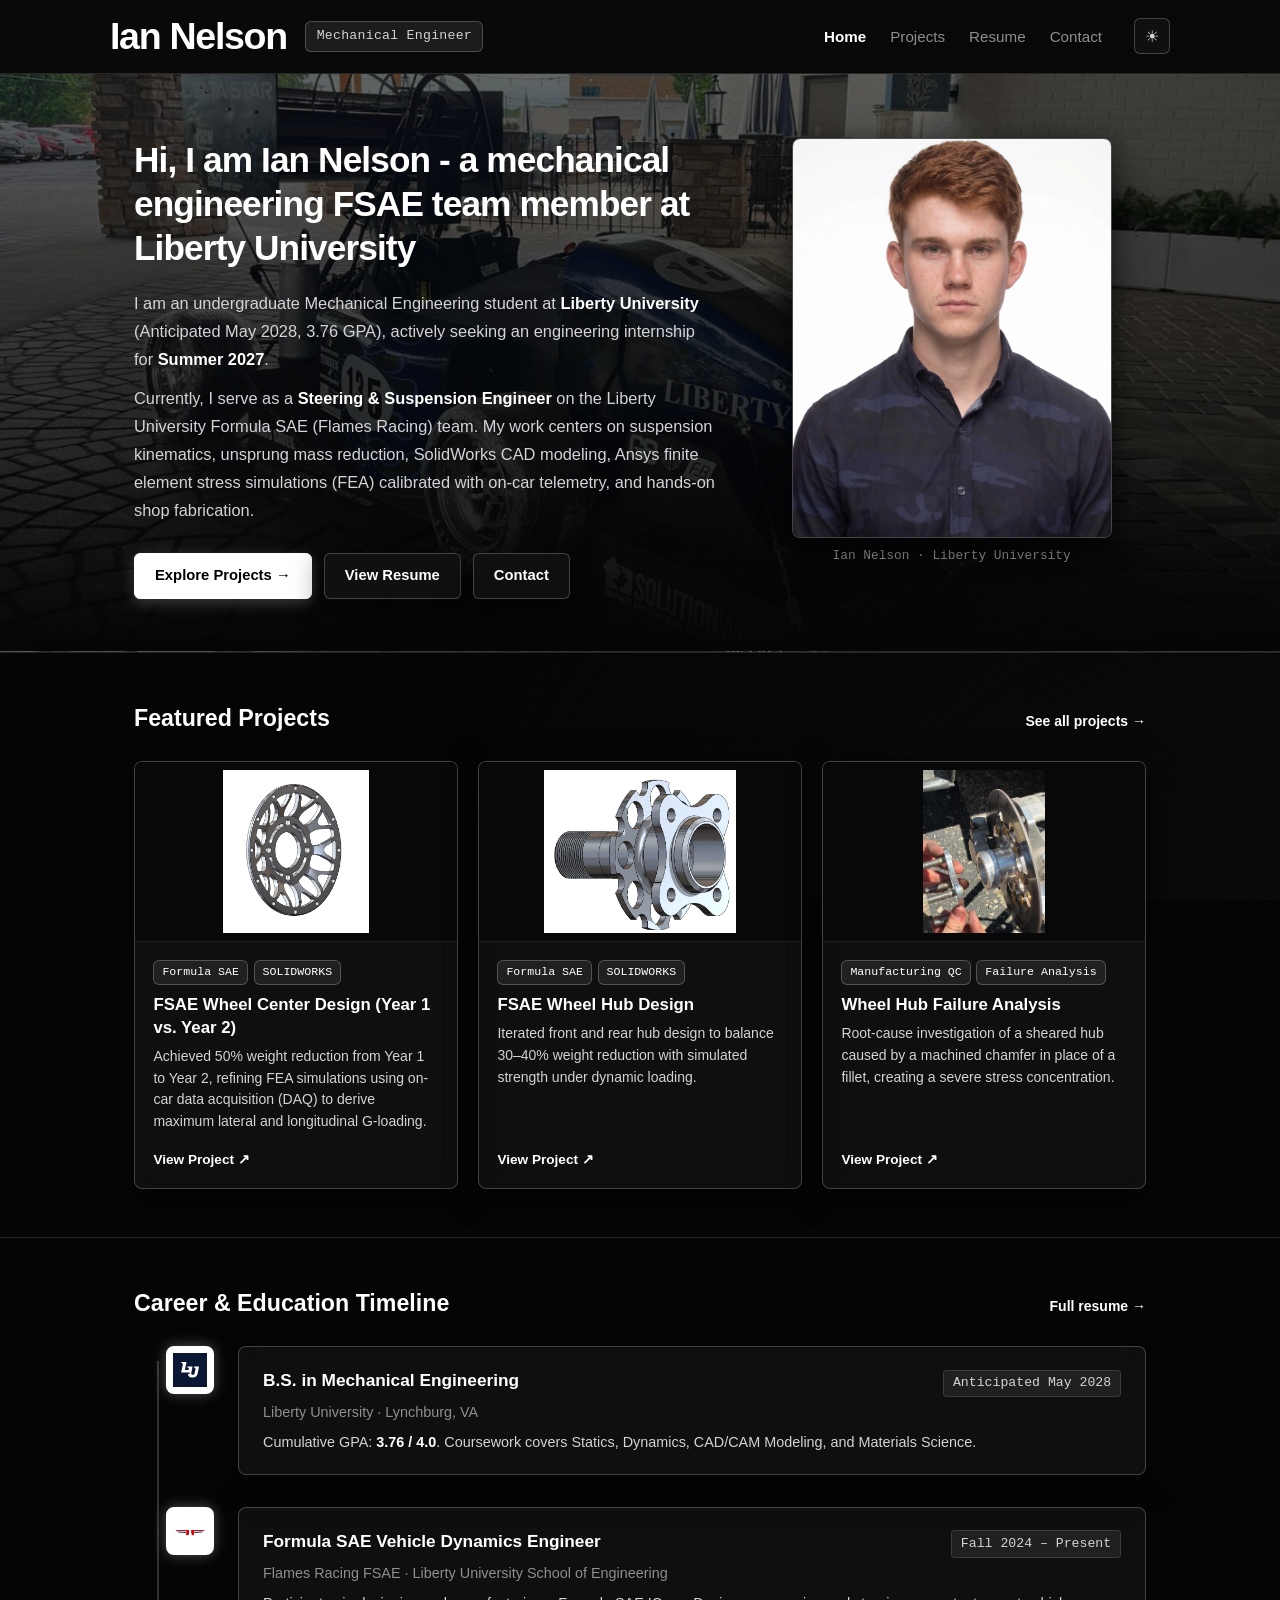
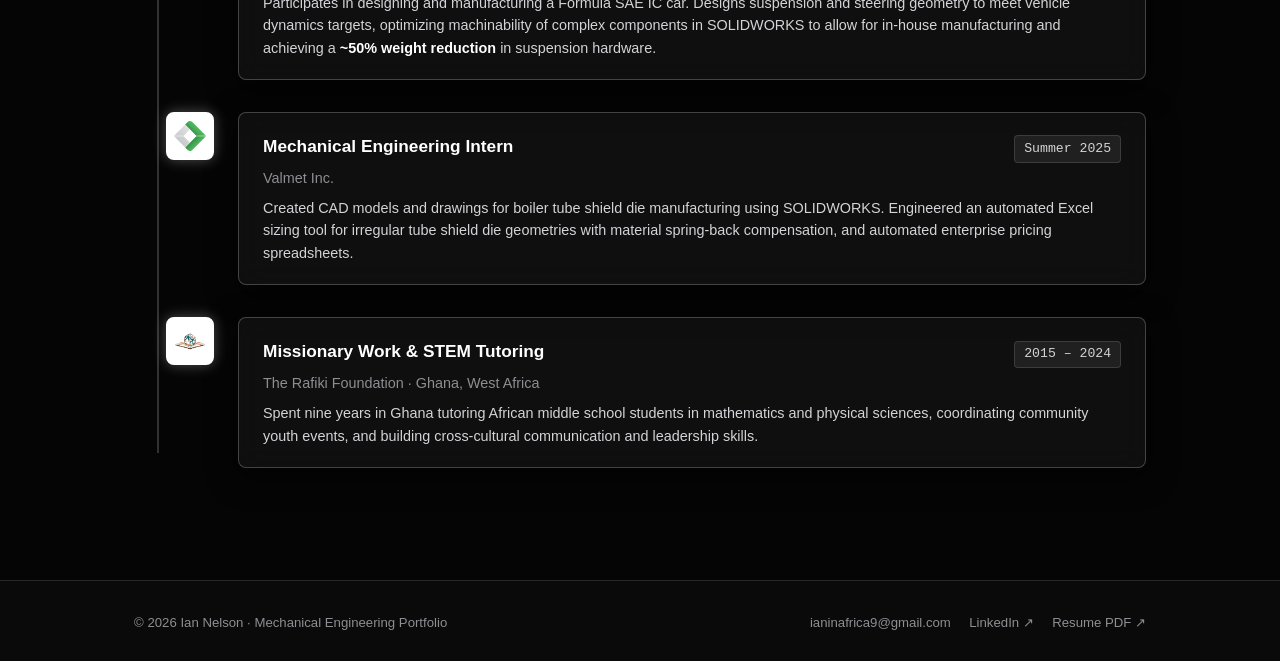
==== index.html @ 5a1be221 "Initial commit: Mechanical Engineering Portfolio" ====
<!DOCTYPE html>
<html lang="en">
<head>
  <meta charset="UTF-8">
  <meta name="viewport" content="width=device-width, initial-scale=1.0">
  <title>Ian Nelson | Mechanical Engineering &middot; Formula SAE</title>
  <meta name="description" content="Ian Nelson - Mechanical Engineering student at Liberty University. Formula SAE Steering & Suspension Engineer.">
  <link rel="stylesheet" href="style.css">
</head>
<body>

  <!-- ======================================================================
       HEADER & NAVIGATION (Monochrome Minimalist)
       ====================================================================== -->
  <header class="site-header">
    <div class="container header-inner">
      <div class="site-brand">
        <a href="index.html" class="brand-name">Ian Nelson</a>
        <span class="brand-tag">Mechanical Engineer</span>
      </div>

      <nav class="site-nav">
        <a href="index.html" class="nav-link active">Home</a>
        <a href="projects.html" class="nav-link">Projects</a>
        <a href="resume.html" class="nav-link">Resume</a>
        <a href="contact.html" class="nav-link">Contact</a>
        
        <!-- Theme Toggle Button -->
        <button id="themeToggleBtn" class="theme-toggle-btn" aria-label="Toggle light/dark theme" title="Toggle Theme">&#9728;</button>
      </nav>
    </div>
  </header>

  <main>
    <!-- ======================================================================
         HERO SECTION (with Integrated Atmospheric Background Photo)
         ====================================================================== -->
    <section class="home-hero">
      <div class="container home-grid">
        
        <!-- Left: Intro & Bio -->
        <div class="home-intro">
          <!-- Main Headline -->
          <h1>Hi, I am Ian Nelson - a mechanical engineering FSAE team member at Liberty University</h1>
          
          <!-- Bio Paragraphs -->
          <div class="home-bio">
            <p>
              I am an undergraduate Mechanical Engineering student at <strong>Liberty University</strong> (Anticipated May 2028, 3.76 GPA), actively seeking an engineering internship for <strong>Summer 2027</strong>.
            </p>
            <p>
              Currently, I serve as a <strong>Steering &amp; Suspension Engineer</strong> on the Liberty University Formula SAE (Flames Racing) team. My work centers on suspension kinematics, unsprung mass reduction, SolidWorks CAD modeling, Ansys finite element stress simulations (FEA) calibrated with on-car telemetry, and hands-on shop fabrication.
            </p>
          </div>

          <!-- Action Buttons -->
          <div class="home-actions">
            <a href="projects.html" class="btn btn-primary">Explore Projects &rarr;</a>
            <a href="resume.html" class="btn btn-glass">View Resume</a>
            <a href="contact.html" class="btn btn-glass">Contact</a>
          </div>
        </div>

        <!-- Right: Portrait Photo (New LinkedIn Portrait) -->
        <div class="photo-wrapper">
          <div class="photo-card">
            <img src="assets/images/ian_nelson.jpg" alt="Ian Nelson Portrait">
          </div>
          <span class="photo-caption">Ian Nelson &middot; Liberty University</span>
        </div>

      </div>
    </section>

    <!-- ======================================================================
         FEATURED PROJECTS PREVIEW (Monochrome Cards)
         ====================================================================== -->
    <section class="home-section">
      <div class="container">
        <div class="section-head-row">
          <h2 class="section-title">Featured Projects</h2>
          <a href="projects.html" class="view-more-link">See all projects &rarr;</a>
        </div>

        <div class="featured-grid">
          
          <!-- Card 1: FSAE Wheel Center (Year 2 Metal-Looking Photo) -->
          <a href="projects.html#wheel-center" class="nomad-card">
            <div class="nomad-card-img">
              <img src="assets/images/fsae_wheel_center_y2_iso.png" alt="Year 2 Wheel Center CAD Model">
            </div>
            <div class="nomad-card-body">
              <div class="tag-list">
                <span class="tech-tag">Formula SAE</span>
                <span class="tech-tag">SOLIDWORKS</span>
              </div>
              <h3 class="nomad-card-title">FSAE Wheel Center Design (Year 1 vs. Year 2)</h3>
              <p class="nomad-card-desc">Achieved 50% weight reduction from Year 1 to Year 2, refining FEA simulations using on-car data acquisition (DAQ) to derive maximum lateral and longitudinal G-loading.</p>
              <span class="nomad-card-link">View Project &#8599;</span>
            </div>
          </a>

          <!-- Card 2: FSAE Wheel Hub (Non-FEA CAD Model) -->
          <a href="projects.html#wheel-hub" class="nomad-card">
            <div class="nomad-card-img">
              <img src="assets/images/fsae_front_hub_cad.png" alt="Front Wheel Hub CAD Model">
            </div>
            <div class="nomad-card-body">
              <div class="tag-list">
                <span class="tech-tag">Formula SAE</span>
                <span class="tech-tag">SOLIDWORKS</span>
              </div>
              <h3 class="nomad-card-title">FSAE Wheel Hub Design</h3>
              <p class="nomad-card-desc">Iterated front and rear hub design to balance 30–40% weight reduction with simulated strength under dynamic loading.</p>
              <span class="nomad-card-link">View Project &#8599;</span>
            </div>
          </a>

          <!-- Card 3: Failure Analysis -->
          <a href="projects.html#failure-analysis" class="nomad-card">
            <div class="nomad-card-img">
              <img src="assets/images/fsae_hub_failure_analysis.jpg" alt="Wheel Hub Failure Analysis">
            </div>
            <div class="nomad-card-body">
              <div class="tag-list">
                <span class="tech-tag">Manufacturing QC</span>
                <span class="tech-tag">Failure Analysis</span>
              </div>
              <h3 class="nomad-card-title">Wheel Hub Failure Analysis</h3>
              <p class="nomad-card-desc">Root-cause investigation of a sheared hub caused by a machined chamfer in place of a fillet, creating a severe stress concentration.</p>
              <span class="nomad-card-link">View Project &#8599;</span>
            </div>
          </a>

        </div>
      </div>
    </section>

    <!-- ======================================================================
         CAREER & EDUCATION (Vertical Timeline with Integrated Photo Backdrop)
         ====================================================================== -->
    <section class="home-section">
      <div class="container">
        <div class="section-head-row">
          <h2 class="section-title">Career &amp; Education Timeline</h2>
          <a href="resume.html" class="view-more-link">Full resume &rarr;</a>
        </div>

        <div class="vertical-timeline">
          
          <!-- Timeline Item 1: Liberty University -->
          <div class="timeline-item">
            <div class="timeline-logo-node" title="Liberty University">
              <img src="assets/images/logos/liberty_university_logo.svg" alt="Liberty University Logo">
            </div>
            <div class="timeline-card">
              <div class="timeline-head">
                <span class="timeline-role">B.S. in Mechanical Engineering</span>
                <span class="timeline-period">Anticipated May 2028</span>
              </div>
              <div class="timeline-org">Liberty University &middot; Lynchburg, VA</div>
              <p class="timeline-desc">
                Cumulative GPA: <strong>3.76 / 4.0</strong>. Coursework covers Statics, Dynamics, CAD/CAM Modeling, and Materials Science.
              </p>
            </div>
          </div>

          <!-- Timeline Item 2: Flames Racing FSAE (with Photo Backdrop Accent) -->
          <div class="timeline-item">
            <div class="timeline-logo-node" title="Liberty University Flames Racing FSAE">
              <img src="assets/images/logos/fsae_flames_racing_logo.png" alt="Flames Racing FSAE Logo">
            </div>
            <div class="timeline-card">
              <div class="timeline-head">
                <span class="timeline-role">Formula SAE Vehicle Dynamics Engineer</span>
                <span class="timeline-period">Fall 2024 &ndash; Present</span>
              </div>
              <div class="timeline-org">Flames Racing FSAE &middot; Liberty University School of Engineering</div>
              <p class="timeline-desc">
                Participates in designing and manufacturing a Formula SAE IC car. Designs suspension and steering geometry to meet vehicle dynamics targets, optimizing machinability of complex components in SOLIDWORKS to allow for in-house manufacturing and achieving a <strong>~50% weight reduction</strong> in suspension hardware.
              </p>
            </div>
          </div>

          <!-- Timeline Item 3: Valmet Inc. (Diamond Logo) -->
          <div class="timeline-item">
            <div class="timeline-logo-node" title="Valmet Inc.">
              <img src="assets/images/logos/valmet_diamond.svg" alt="Valmet Logo">
            </div>
            <div class="timeline-card">
              <div class="timeline-head">
                <span class="timeline-role">Mechanical Engineering Intern</span>
                <span class="timeline-period">Summer 2025</span>
              </div>
              <div class="timeline-org">Valmet Inc.</div>
              <p class="timeline-desc">
                Created CAD models and drawings for boiler tube shield die manufacturing using SOLIDWORKS. Engineered an automated Excel sizing tool for irregular tube shield die geometries with material spring-back compensation, and automated enterprise pricing spreadsheets.
              </p>
            </div>
          </div>

          <!-- Timeline Item 4: The Rafiki Foundation (Emblem Logo) -->
          <div class="timeline-item">
            <div class="timeline-logo-node" title="The Rafiki Foundation">
              <img src="assets/images/logos/rafiki_emblem.png" alt="The Rafiki Foundation Emblem">
            </div>
            <div class="timeline-card">
              <div class="timeline-head">
                <span class="timeline-role">Missionary Work &amp; STEM Tutoring</span>
                <span class="timeline-period">2015 &ndash; 2024</span>
              </div>
              <div class="timeline-org">The Rafiki Foundation &middot; Ghana, West Africa</div>
              <p class="timeline-desc">
                Spent nine years in Ghana tutoring African middle school students in mathematics and physical sciences, coordinating community youth events, and building cross-cultural communication and leadership skills.
              </p>
            </div>
          </div>

        </div>
      </div>
    </section>
  </main>

  <!-- Lightbox Modal -->
  <div class="lightbox-overlay" id="lightboxOverlay">
    <div class="lightbox-content">
      <button class="lightbox-close-btn" id="lightboxCloseBtn">&times;</button>
      <div class="lightbox-img-box">
        <img src="" alt="" id="lightboxImg">
      </div>
      <div class="lightbox-caption" id="lightboxCaption"></div>
    </div>
  </div>

  <!-- ======================================================================
       FOOTER
       ====================================================================== -->
  <footer class="site-footer">
    <div class="container footer-inner">
      <div>&copy; 2026 Ian Nelson &middot; Mechanical Engineering Portfolio</div>
      <div class="footer-nav">
        <a href="mailto:ianinafrica9@gmail.com">ianinafrica9@gmail.com</a>
        <a href="https://www.linkedin.com/in/ian-nelson-95b767352" target="_blank">LinkedIn &#8599;</a>
        <a href="assets/Ian_Nelson_Resume.pdf" target="_blank">Resume PDF &#8599;</a>
      </div>
    </div>
  </footer>

  <script src="script.js"></script>
</body>
</html>
---- style.css ----
/* ==========================================================================
   Ian Nelson Engineering Portfolio - Monochrome Black & White Theme
   Aesthetics: Minimalist High-Contrast Monochrome, Crisp White Borders, Sleek Typography
   ========================================================================== */

:root {
  /* Monochrome Dark Mode (Default) */
  --bg-space: #050505;
  --bg-primary: #0a0a0a;
  --bg-surface: rgba(18, 18, 18, 0.85);
  --bg-surface-elevated: rgba(28, 28, 28, 0.95);
  --bg-card: rgba(18, 18, 18, 0.8);
  --bg-card-hover: rgba(26, 26, 26, 0.95);
  --bg-tag: rgba(255, 255, 255, 0.08);

  /* Monochrome Borders */
  --border-subtle: rgba(255, 255, 255, 0.12);
  --border-card: rgba(255, 255, 255, 0.22);
  --border-glow: #ffffff;
  --border-active: #ffffff;

  /* Monochrome Accents */
  --accent-primary: #ffffff;
  --accent-secondary: #e4e4e7;
  --accent-muted: #a1a1aa;

  /* Text */
  --text-primary: #ffffff;
  --text-secondary: #d4d4d8;
  --text-muted: #8e8e93;

  /* Typography */
  --font-sans: 'Inter', -apple-system, BlinkMacSystemFont, 'Segoe UI', Roboto, sans-serif;
  --font-mono: 'JetBrains Mono', 'SFMono-Regular', Consolas, Menlo, monospace;
  --font-display: 'Montserrat', -apple-system, BlinkMacSystemFont, sans-serif;

  /* Shadows & Glows */
  --glass-blur: blur(14px);
  --shadow-glass: 0 8px 30px rgba(0, 0, 0, 0.7);
  --shadow-glow: 0 0 16px rgba(255, 255, 255, 0.28);
  --shadow-glow-hover: 0 0 24px rgba(255, 255, 255, 0.45);
  --radius-sm: 6px;
  --radius-md: 8px;
  --radius-lg: 12px;
  --max-width: 1060px;
}

/* Light Theme Mode */
body.light-theme {
  --bg-space: #fcfcfc;
  --bg-primary: #ffffff;
  --bg-surface: rgba(245, 245, 245, 0.9);
  --bg-surface-elevated: rgba(235, 235, 235, 0.95);
  --bg-card: rgba(255, 255, 255, 0.9);
  --bg-card-hover: #ffffff;
  --bg-tag: rgba(0, 0, 0, 0.06);
  --border-subtle: rgba(0, 0, 0, 0.12);
  --border-card: rgba(0, 0, 0, 0.25);
  --border-glow: #000000;
  --border-active: #000000;
  --accent-primary: #000000;
  --accent-secondary: #27272a;
  --accent-muted: #52525b;
  --text-primary: #000000;
  --text-secondary: #27272a;
  --text-muted: #71717a;
  --shadow-glass: 0 6px 24px rgba(0, 0, 0, 0.08);
  --shadow-glow: 0 0 14px rgba(0, 0, 0, 0.15);
}

/* Reset & Base Setup */
*, *::before, *::after {
  box-sizing: border-box;
  margin: 0;
  padding: 0;
}

html {
  scroll-behavior: smooth;
}

body {
  background-color: var(--bg-space);
  background-image: 
    radial-gradient(at 0% 0%, rgba(255, 255, 255, 0.03) 0px, transparent 50%),
    radial-gradient(at 100% 100%, rgba(255, 255, 255, 0.02) 0px, transparent 50%);
  background-attachment: fixed;
  color: var(--text-primary);
  font-family: var(--font-sans);
  line-height: 1.55;
  font-size: 16px;
  -webkit-font-smoothing: antialiased;
  min-height: 100vh;
}

a {
  color: var(--accent-primary);
  text-decoration: none;
  transition: all 0.2s ease;
}

a:hover {
  color: var(--accent-secondary);
}

.container {
  max-width: var(--max-width);
  margin: 0 auto;
  padding: 0 1.5rem;
}

/* ==========================================================================
   Header & Navbar
   ========================================================================== */
.site-header {
  position: sticky;
  top: 0;
  z-index: 100;
  background: rgba(10, 10, 10, 0.88);
  backdrop-filter: var(--glass-blur);
  -webkit-backdrop-filter: var(--glass-blur);
  border-bottom: 1px solid var(--border-subtle);
  transition: all 0.2s ease;
}

body.light-theme .site-header {
  background: rgba(255, 255, 255, 0.9);
}

.header-inner {
  display: flex;
  justify-content: space-between;
  align-items: center;
  padding: 1.1rem 0;
}

.site-brand {
  display: flex;
  align-items: baseline;
  gap: 1.15rem;
  flex-wrap: wrap;
}

.brand-name {
  font-family: var(--font-display);
  font-weight: 900;
  font-size: 2.35rem;
  color: var(--text-primary);
  letter-spacing: -0.035em;
  line-height: 1;
  display: inline-flex;
  align-items: center;
}

.brand-name:hover {
  color: var(--text-primary);
  text-decoration: none;
}

.brand-tag {
  font-size: 0.825rem;
  font-family: var(--font-mono);
  color: var(--text-secondary);
  background: var(--bg-tag);
  border: 1px solid var(--border-card);
  padding: 0.25rem 0.65rem;
  border-radius: var(--radius-sm);
  letter-spacing: 0.02em;
  white-space: nowrap;
  align-self: center;
}

.brand-subtitle {
  display: none;
}

.status-dot {
  display: none;
}

.site-nav {
  display: flex;
  align-items: center;
  gap: 1.5rem;
}

.nav-link {
  font-size: 0.95rem;
  font-weight: 500;
  color: var(--text-muted);
  padding: 0.25rem 0;
  border: none;
  background: transparent;
  transition: color 0.15s ease, font-weight 0.15s ease;
}

.nav-link:hover {
  color: #ffffff;
  font-weight: 700;
  background: transparent;
  border: none;
  text-decoration: none;
}

.nav-link.active {
  color: #ffffff;
  font-weight: 700;
  background: transparent;
  border: none;
}

body.light-theme .nav-link {
  color: #71717a;
}

body.light-theme .nav-link:hover,
body.light-theme .nav-link.active {
  color: #000000;
  font-weight: 700;
}

.theme-toggle-btn {
  background: var(--bg-surface);
  border: 1px solid var(--border-card);
  color: var(--text-secondary);
  border-radius: var(--radius-sm);
  width: 36px;
  height: 36px;
  display: flex;
  align-items: center;
  justify-content: center;
  cursor: pointer;
  font-size: 1rem;
  transition: all 0.2s ease;
  margin-left: 0.5rem;
}

.theme-toggle-btn:hover {
  color: var(--text-primary);
  border-color: var(--border-glow);
  box-shadow: var(--shadow-glow);
}

/* ==========================================================================
   Hero Section (with atmospheric background photo focused on race car)
   ========================================================================== */
.home-hero {
  position: relative;
  padding: 4rem 0 3.25rem;
  background-image: 
    linear-gradient(180deg, rgba(5, 5, 5, 0.62) 0%, rgba(5, 5, 5, 0.82) 65%, var(--bg-space) 100%),
    url('assets/images/fsae_activity/fsae_action_14.jpg');
  background-size: cover;
  background-position: center 68%;
  border-bottom: 1px solid var(--border-subtle);
}

body.light-theme .home-hero {
  background-image: 
    linear-gradient(180deg, rgba(255, 255, 255, 0.72) 0%, rgba(255, 255, 255, 0.90) 100%),
    url('assets/images/fsae_activity/fsae_action_14.jpg');
  background-position: center 68%;
}

.home-grid {
  display: grid;
  grid-template-columns: 1.2fr 0.8fr;
  gap: 2.5rem;
  align-items: start;
  position: relative;
  z-index: 2;
}

.home-intro h1 {
  font-family: var(--font-display);
  font-size: 2.2rem;
  font-weight: 800;
  line-height: 1.25;
  color: var(--text-primary);
  margin-bottom: 1.25rem;
  letter-spacing: -0.025em;
}

.home-bio {
  color: var(--text-secondary);
  font-size: 1.025rem;
  line-height: 1.7;
  margin-bottom: 1.75rem;
}

.home-bio p {
  margin-bottom: 0.75rem;
}

.home-bio strong {
  color: var(--text-primary);
}

.home-actions {
  display: flex;
  flex-wrap: wrap;
  gap: 0.75rem;
}

/* Monochrome Buttons */
.btn {
  display: inline-flex;
  align-items: center;
  gap: 0.45rem;
  padding: 0.65rem 1.25rem;
  border-radius: var(--radius-sm);
  font-size: 0.925rem;
  font-weight: 600;
  text-decoration: none;
  cursor: pointer;
  transition: all 0.2s ease;
  border: 1px solid transparent;
}

.btn-primary {
  background: #ffffff;
  color: #000000;
  border-color: #ffffff;
  box-shadow: 0 4px 14px rgba(255, 255, 255, 0.2);
}

.btn-primary:hover {
  background: #000000;
  color: #ffffff;
  border-color: #ffffff;
  box-shadow: var(--shadow-glow-hover);
  transform: translateY(-1px);
  text-decoration: none;
}

body.light-theme .btn-primary {
  background: #000000;
  color: #ffffff;
  border-color: #000000;
}

body.light-theme .btn-primary:hover {
  background: #ffffff;
  color: #000000;
  border-color: #000000;
}

.btn-glass {
  background: var(--bg-surface);
  backdrop-filter: var(--glass-blur);
  color: var(--text-primary);
  border-color: var(--border-card);
  box-shadow: var(--shadow-glass);
}

.btn-glass:hover {
  background: var(--bg-surface-elevated);
  border-color: var(--border-glow);
  box-shadow: var(--shadow-glow);
  color: var(--text-primary);
  transform: translateY(-1px);
  text-decoration: none;
}

/* Photo Placeholder */
.photo-wrapper {
  display: flex;
  flex-direction: column;
  align-items: center;
}

.photo-card {
  width: 100%;
  max-width: 320px;
  aspect-ratio: 1 / 1.25;
  background: var(--bg-surface);
  backdrop-filter: var(--glass-blur);
  border: 1px solid var(--border-card);
  border-radius: var(--radius-md);
  display: flex;
  flex-direction: column;
  align-items: center;
  justify-content: center;
  text-align: center;
  color: var(--text-muted);
  overflow: hidden;
  position: relative;
  box-shadow: var(--shadow-glass);
  transition: all 0.25s ease;
}

.photo-card:hover {
  border-color: var(--border-glow);
  box-shadow: var(--shadow-glow);
}

.photo-card img {
  width: 100%;
  height: 100%;
  object-fit: cover;
  object-position: center 15%;
  display: block;
}

.photo-caption {
  font-size: 0.8rem;
  color: var(--text-muted);
  margin-top: 0.5rem;
  font-family: var(--font-mono);
}

/* ==========================================================================
   Home Section: Featured Projects
   ========================================================================== */
.home-section {
  padding: 3rem 0;
  border-top: 1px solid var(--border-subtle);
}

.section-head-row {
  display: flex;
  justify-content: space-between;
  align-items: baseline;
  margin-bottom: 1.5rem;
}

.section-title {
  font-family: var(--font-display);
  font-size: 1.45rem;
  font-weight: 700;
  color: var(--text-primary);
}

.view-more-link {
  font-size: 0.875rem;
  font-weight: 600;
  color: var(--text-primary);
}

.featured-grid {
  display: grid;
  grid-template-columns: repeat(3, 1fr);
  gap: 1.25rem;
}

.nomad-card {
  background: var(--bg-card);
  backdrop-filter: var(--glass-blur);
  border: 1px solid var(--border-card);
  border-radius: var(--radius-md);
  overflow: hidden;
  display: flex;
  flex-direction: column;
  transition: all 0.25s ease;
  box-shadow: var(--shadow-glass);
  text-decoration: none;
  color: inherit;
}

.nomad-card:hover {
  border-color: var(--border-glow);
  box-shadow: var(--shadow-glow-hover);
  transform: translateY(-3px);
  text-decoration: none;
  color: inherit;
}

.nomad-card-img {
  height: 180px;
  background: #000000;
  overflow: hidden;
  display: flex;
  align-items: center;
  justify-content: center;
  border-bottom: 1px solid var(--border-subtle);
}

.nomad-card-img img {
  width: 100%;
  height: 100%;
  object-fit: contain;
  padding: 0.5rem;
  background: #080808;
  transition: transform 0.3s ease;
}

.nomad-card:hover .nomad-card-img img {
  transform: scale(1.04);
}

.nomad-card-body {
  padding: 1.15rem;
  display: flex;
  flex-direction: column;
  flex-grow: 1;
}

.tag-list {
  display: flex;
  flex-wrap: wrap;
  gap: 0.35rem;
  margin-bottom: 0.6rem;
}

.tech-tag {
  font-size: 0.725rem;
  font-family: var(--font-mono);
  background: var(--bg-tag);
  color: var(--text-primary);
  padding: 0.15rem 0.5rem;
  border-radius: var(--radius-sm);
  border: 1px solid var(--border-card);
}

.nomad-card-title {
  font-size: 1.05rem;
  font-weight: 700;
  color: var(--text-primary);
  margin-bottom: 0.4rem;
  line-height: 1.35;
}

.nomad-card-desc {
  font-size: 0.875rem;
  color: var(--text-secondary);
  line-height: 1.55;
  margin-bottom: 1rem;
  flex-grow: 1;
}

.nomad-card-link {
  font-size: 0.85rem;
  font-weight: 600;
  color: var(--text-primary);
  display: inline-flex;
  align-items: center;
  gap: 0.35rem;
}

/* ==========================================================================
   Vertical Timeline (Career & Education) with Logos & Photo Backdrops
   ========================================================================== */
.vertical-timeline {
  position: relative;
  padding-left: 2rem;
  margin: 1.5rem 0 0.5rem;
}

.vertical-timeline::before {
  content: "";
  position: absolute;
  top: 15px;
  bottom: 15px;
  left: 23px;
  width: 2px;
  background: rgba(255, 255, 255, 0.18);
}

body.light-theme .vertical-timeline::before {
  background: rgba(0, 0, 0, 0.15);
}

.timeline-item {
  position: relative;
  margin-bottom: 2rem;
  display: flex;
  align-items: flex-start;
  gap: 1.5rem;
}

.timeline-item:last-child {
  margin-bottom: 0;
}

/* Timeline Logo Node */
.timeline-logo-node {
  width: 48px;
  height: 48px;
  min-width: 48px;
  border-radius: var(--radius-md);
  background: #ffffff;
  border: 2px solid #ffffff;
  display: flex;
  align-items: center;
  justify-content: center;
  padding: 5px;
  box-shadow: 0 0 14px rgba(255, 255, 255, 0.3);
  z-index: 2;
  transition: all 0.25s ease;
  overflow: hidden;
}

.timeline-item:hover .timeline-logo-node {
  box-shadow: 0 0 20px rgba(255, 255, 255, 0.7);
  transform: scale(1.08);
}

.timeline-logo-node img {
  width: 100%;
  height: 100%;
  object-fit: contain;
  display: block;
}

/* Timeline Content Card */
.timeline-card {
  flex-grow: 1;
  background: var(--bg-card);
  backdrop-filter: var(--glass-blur);
  border: 1px solid var(--border-card);
  border-radius: var(--radius-md);
  padding: 1.25rem 1.5rem;
  transition: all 0.25s ease;
  box-shadow: var(--shadow-glass);
  position: relative;
  overflow: hidden;
}

.timeline-card:hover {
  border-color: var(--border-glow);
  box-shadow: var(--shadow-glow);
}

/* Timeline card FSAE */
.timeline-card-fsae {
  background: var(--bg-card);
}

body.light-theme .timeline-card-fsae {
  background: var(--bg-card);
}

.timeline-head {
  display: flex;
  justify-content: space-between;
  align-items: baseline;
  margin-bottom: 0.25rem;
}

.timeline-role {
  font-size: 1.08rem;
  font-weight: 700;
  color: var(--text-primary);
}

.timeline-period {
  font-family: var(--font-mono);
  font-size: 0.825rem;
  color: var(--text-secondary);
  background: var(--bg-tag);
  padding: 0.15rem 0.55rem;
  border-radius: 4px;
  border: 1px solid var(--border-subtle);
}

.timeline-org {
  font-size: 0.9rem;
  color: var(--text-muted);
  font-weight: 500;
  margin-bottom: 0.5rem;
}

.timeline-desc {
  font-size: 0.9rem;
  color: var(--text-secondary);
  line-height: 1.55;
}

.timeline-desc strong {
  color: var(--text-primary);
}

/* ==========================================================================
   Subpages Common Layout
   ========================================================================== */
.page-top {
  padding: 2rem 0 1.25rem;
  border-bottom: 1px solid var(--border-subtle);
  margin-bottom: 2rem;
}

.page-title {
  font-family: var(--font-display);
  font-size: 1.85rem;
  font-weight: 800;
  color: var(--text-primary);
  margin-bottom: 0.3rem;
  letter-spacing: -0.02em;
}

.page-subtitle {
  font-size: 0.95rem;
  color: var(--text-secondary);
}

/* ==========================================================================
   Projects Subpage
   ========================================================================== */
.project-entry {
  padding-bottom: 2rem;
  margin-bottom: 2rem;
  border-bottom: 1px solid var(--border-subtle);
}

.project-entry:last-child {
  border-bottom: none;
  padding-bottom: 0.5rem;
  margin-bottom: 0.5rem;
}

.project-entry-title {
  font-family: var(--font-display);
  font-size: 1.5rem;
  font-weight: 700;
  color: var(--text-primary);
  margin-bottom: 0.2rem;
}

.project-entry-meta {
  font-size: 0.825rem;
  font-family: var(--font-mono);
  color: var(--text-secondary);
  margin-bottom: 0.85rem;
}

.project-entry-meta span:not(:last-child)::after {
  content: " \00b7 ";
  margin: 0 0.35rem;
  color: var(--text-muted);
}

.project-split-grid {
  display: grid;
  grid-template-columns: 0.88fr 1.12fr;
  gap: 1.75rem;
  align-items: start;
}

.project-details h4 {
  font-size: 0.95rem;
  font-weight: 700;
  color: var(--text-primary);
  margin: 0.7rem 0 0.2rem;
}

.project-details h4:first-child {
  margin-top: 0;
}

.project-details p {
  color: var(--text-secondary);
  font-size: 0.925rem;
  margin-bottom: 0.45rem;
  line-height: 1.5;
}

.project-details ul {
  list-style: square;
  margin-left: 1.15rem;
  margin-bottom: 0.45rem;
  color: var(--text-secondary);
  font-size: 0.9rem;
  line-height: 1.5;
}

.project-details li {
  margin-bottom: 0.25rem;
}

.project-details strong {
  color: var(--text-primary);
}

.project-visuals {
  display: flex;
  flex-direction: column;
  gap: 0.65rem;
}

.visual-frame {
  border: 1px solid var(--border-card);
  background: var(--bg-card);
  backdrop-filter: var(--glass-blur);
  border-radius: var(--radius-md);
  overflow: hidden;
  box-shadow: var(--shadow-glass);
  transition: all 0.2s ease;
  display: flex;
  flex-direction: column;
}

.visual-frame:hover {
  border-color: var(--border-glow);
  box-shadow: var(--shadow-glow);
}

.visual-frame img {
  width: 100%;
  height: auto;
  min-height: 150px;
  max-height: 230px;
  object-fit: contain;
  display: block;
  cursor: pointer;
  background: #000000;
  padding: 0.25rem;
  transition: transform 0.2s ease;
}

.visual-frame:hover img {
  transform: scale(1.02);
}

.visual-caption {
  padding: 0.35rem 0.6rem;
  font-size: 0.75rem;
  font-family: var(--font-mono);
  color: var(--text-muted);
  border-top: 1px solid var(--border-subtle);
  background: var(--bg-surface);
  text-align: center;
  line-height: 1.3;
}

.side-grid-2 {
  display: grid;
  grid-template-columns: 1fr 1fr;
  gap: 0.65rem;
}

.highlight-card {
  background: var(--bg-card);
  backdrop-filter: var(--glass-blur);
  border: 1px solid var(--border-card);
  border-radius: var(--radius-md);
  padding: 1.35rem 1.5rem;
  box-shadow: var(--shadow-glass);
  transition: all 0.25s ease;
  height: 100%;
}

.highlight-card:hover {
  border-color: var(--border-glow);
  box-shadow: var(--shadow-glow);
}

.highlight-card-head {
  display: flex;
  align-items: center;
  gap: 0.75rem;
  margin-bottom: 0.75rem;
  padding-bottom: 0.5rem;
  border-bottom: 1px solid var(--border-subtle);
}

.highlight-card-logo {
  width: 32px;
  height: 32px;
  min-width: 32px;
  background: #ffffff;
  border-radius: var(--radius-sm);
  padding: 3px;
  display: flex;
  align-items: center;
  justify-content: center;
  box-shadow: 0 0 8px rgba(255, 255, 255, 0.25);
}

.highlight-card-logo img {
  width: 100%;
  height: 100%;
  object-fit: contain;
}

.highlight-card-title {
  font-family: var(--font-display);
  font-size: 1.05rem;
  font-weight: 700;
  color: var(--text-primary);
  margin: 0;
}

.highlight-card-list {
  list-style: square;
  margin-left: 1.15rem;
  color: var(--text-secondary);
  font-size: 0.9rem;
  line-height: 1.6;
}

.highlight-card-list li {
  margin-bottom: 0.35rem;
}

/* ==========================================================================
   Resume Subpage
   ========================================================================== */
.resume-download-banner {
  display: flex;
  justify-content: space-between;
  align-items: center;
  background: var(--bg-card);
  backdrop-filter: var(--glass-blur);
  border: 1px solid var(--border-card);
  border-radius: var(--radius-md);
  padding: 1.25rem 1.5rem;
  margin-bottom: 2rem;
  box-shadow: var(--shadow-glass);
  transition: all 0.2s ease;
}

.resume-download-banner:hover {
  border-color: var(--border-glow);
  box-shadow: var(--shadow-glow);
}

.resume-download-banner p {
  font-size: 0.9rem;
  color: var(--text-secondary);
}

.resume-wrap {
  max-width: 840px;
  margin: 0 auto;
}

.resume-block {
  margin-bottom: 2rem;
}

.resume-block-title {
  font-family: var(--font-display);
  font-size: 1.1rem;
  font-weight: 700;
  text-transform: uppercase;
  letter-spacing: 0.05em;
  color: var(--text-primary);
  border-bottom: 2px solid #ffffff;
  padding-bottom: 0.3rem;
  margin-bottom: 1rem;
}

body.light-theme .resume-block-title {
  border-bottom-color: #000000;
}

.resume-item {
  margin-bottom: 1.25rem;
}

.resume-item-head {
  display: flex;
  justify-content: space-between;
  align-items: baseline;
  margin-bottom: 0.15rem;
}

.resume-item-title {
  font-weight: 700;
  font-size: 1.05rem;
  color: var(--text-primary);
}

.resume-item-date {
  font-family: var(--font-mono);
  font-size: 0.825rem;
  color: var(--text-secondary);
}

.resume-item-sub {
  font-size: 0.9rem;
  font-weight: 600;
  color: var(--text-muted);
  margin-bottom: 0.4rem;
}

.resume-item-bullets {
  list-style: disc;
  margin-left: 1.15rem;
  color: var(--text-secondary);
  font-size: 0.9rem;
}

.resume-item-bullets li {
  margin-bottom: 0.25rem;
}

.skills-compact-grid {
  display: grid;
  grid-template-columns: 150px 1fr;
  gap: 0.6rem 1.25rem;
  font-size: 0.9rem;
}

.skill-category {
  font-weight: 600;
  color: var(--text-primary);
}

.skill-desc {
  color: var(--text-secondary);
}

/* ==========================================================================
   Contact Subpage
   ========================================================================== */
.contact-layout {
  display: grid;
  grid-template-columns: 1fr 1fr;
  gap: 2.5rem;
  margin-bottom: 2.5rem;
}

.contact-channel-list {
  display: flex;
  flex-direction: column;
  gap: 1rem;
  margin-top: 0.75rem;
}

.contact-channel {
  display: flex;
  flex-direction: column;
}

.channel-label {
  font-size: 0.75rem;
  font-family: var(--font-mono);
  text-transform: uppercase;
  letter-spacing: 0.05em;
  color: var(--text-muted);
  margin-bottom: 0.15rem;
}

.channel-val {
  font-size: 1rem;
  font-weight: 500;
  color: var(--text-primary);
}

.references-row {
  border-top: 1px solid var(--border-subtle);
  padding-top: 2rem;
}

.references-3grid {
  display: grid;
  grid-template-columns: repeat(3, 1fr);
  gap: 1.25rem;
  margin-top: 1rem;
}

.reference-box {
  background: var(--bg-card);
  backdrop-filter: var(--glass-blur);
  border: 1px solid var(--border-card);
  border-radius: var(--radius-md);
  padding: 1.15rem;
  box-shadow: var(--shadow-glass);
  transition: all 0.25s ease;
}

.reference-box:hover {
  border-color: var(--border-glow);
  box-shadow: var(--shadow-glow);
}

.ref-person {
  font-weight: 700;
  font-size: 1rem;
  color: var(--text-primary);
  margin-bottom: 0.15rem;
}

.ref-position {
  font-size: 0.825rem;
  font-weight: 600;
  color: var(--text-secondary);
}

.ref-place {
  font-size: 0.775rem;
  color: var(--text-muted);
  margin-bottom: 0.6rem;
}

.ref-links {
  font-size: 0.775rem;
  font-family: var(--font-mono);
  color: var(--text-secondary);
  display: flex;
  flex-direction: column;
  gap: 0.15rem;
  border-top: 1px solid var(--border-subtle);
  padding-top: 0.5rem;
}

/* ==========================================================================
   Footer
   ========================================================================== */
.site-footer {
  border-top: 1px solid var(--border-subtle);
  padding: 2rem 0;
  margin-top: 3.5rem;
  background: var(--bg-primary);
}

.footer-inner {
  display: flex;
  justify-content: space-between;
  align-items: center;
  font-size: 0.825rem;
  color: var(--text-muted);
}

.footer-nav {
  display: flex;
  gap: 1.15rem;
}

.footer-nav a {
  color: var(--text-muted);
}

.footer-nav a:hover {
  color: var(--text-primary);
}

/* Lightbox Modal */
.lightbox-overlay {
  position: fixed;
  top: 0;
  left: 0;
  width: 100vw;
  height: 100vh;
  background: rgba(0, 0, 0, 0.95);
  display: none;
  align-items: center;
  justify-content: center;
  z-index: 1000;
  padding: 2rem;
  backdrop-filter: blur(8px);
}

.lightbox-overlay.active {
  display: flex;
}

.lightbox-content {
  background: var(--bg-surface);
  border: 1px solid var(--border-card);
  border-radius: var(--radius-md);
  max-width: 900px;
  width: 100%;
  max-height: 90vh;
  overflow: hidden;
  position: relative;
  display: flex;
  flex-direction: column;
  box-shadow: 0 20px 40px rgba(0, 0, 0, 0.9);
}

.lightbox-img-box {
  background: #000000;
  display: flex;
  align-items: center;
  justify-content: center;
  max-height: 75vh;
  overflow: hidden;
}

.lightbox-img-box img {
  max-width: 100%;
  max-height: 75vh;
  object-fit: contain;
}

.lightbox-caption {
  padding: 0.85rem 1.15rem;
  font-size: 0.875rem;
  color: var(--text-primary);
  background: var(--bg-surface);
  border-top: 1px solid var(--border-subtle);
}

.lightbox-close-btn {
  position: absolute;
  top: 0.75rem;
  right: 0.75rem;
  width: 32px;
  height: 32px;
  background: rgba(0, 0, 0, 0.8);
  border: 1px solid var(--border-card);
  color: #ffffff;
  border-radius: var(--radius-sm);
  cursor: pointer;
  font-size: 1.2rem;
  display: flex;
  align-items: center;
  justify-content: center;
  transition: all 0.2s ease;
}

.lightbox-close-btn:hover {
  background: #ffffff;
  color: #000000;
  border-color: #ffffff;
}

/* Responsive */
@media (max-width: 900px) {
  .featured-grid {
    grid-template-columns: 1fr;
  }
  .project-split-grid {
    grid-template-columns: 1fr;
  }
}

@media (max-width: 768px) {
  .home-grid {
    grid-template-columns: 1fr;
  }

  .photo-wrapper {
    max-width: 280px;
    margin: 0 auto;
  }

  .vertical-timeline {
    padding-left: 0;
  }

  .vertical-timeline::before {
    left: 20px;
  }

  .timeline-item {
    gap: 1rem;
  }

  .timeline-logo-node {
    width: 42px;
    height: 42px;
    min-width: 42px;
  }

  .timeline-head {
    flex-direction: column;
    gap: 0.35rem;
  }

  .references-3grid,
  .contact-layout {
    grid-template-columns: 1fr;
  }

  .header-inner {
    flex-wrap: wrap;
    gap: 0.75rem;
  }

  .site-nav {
    flex-wrap: wrap;
    gap: 0.75rem;
  }

  .footer-inner {
    flex-direction: column;
    gap: 0.75rem;
    text-align: center;
  }
}
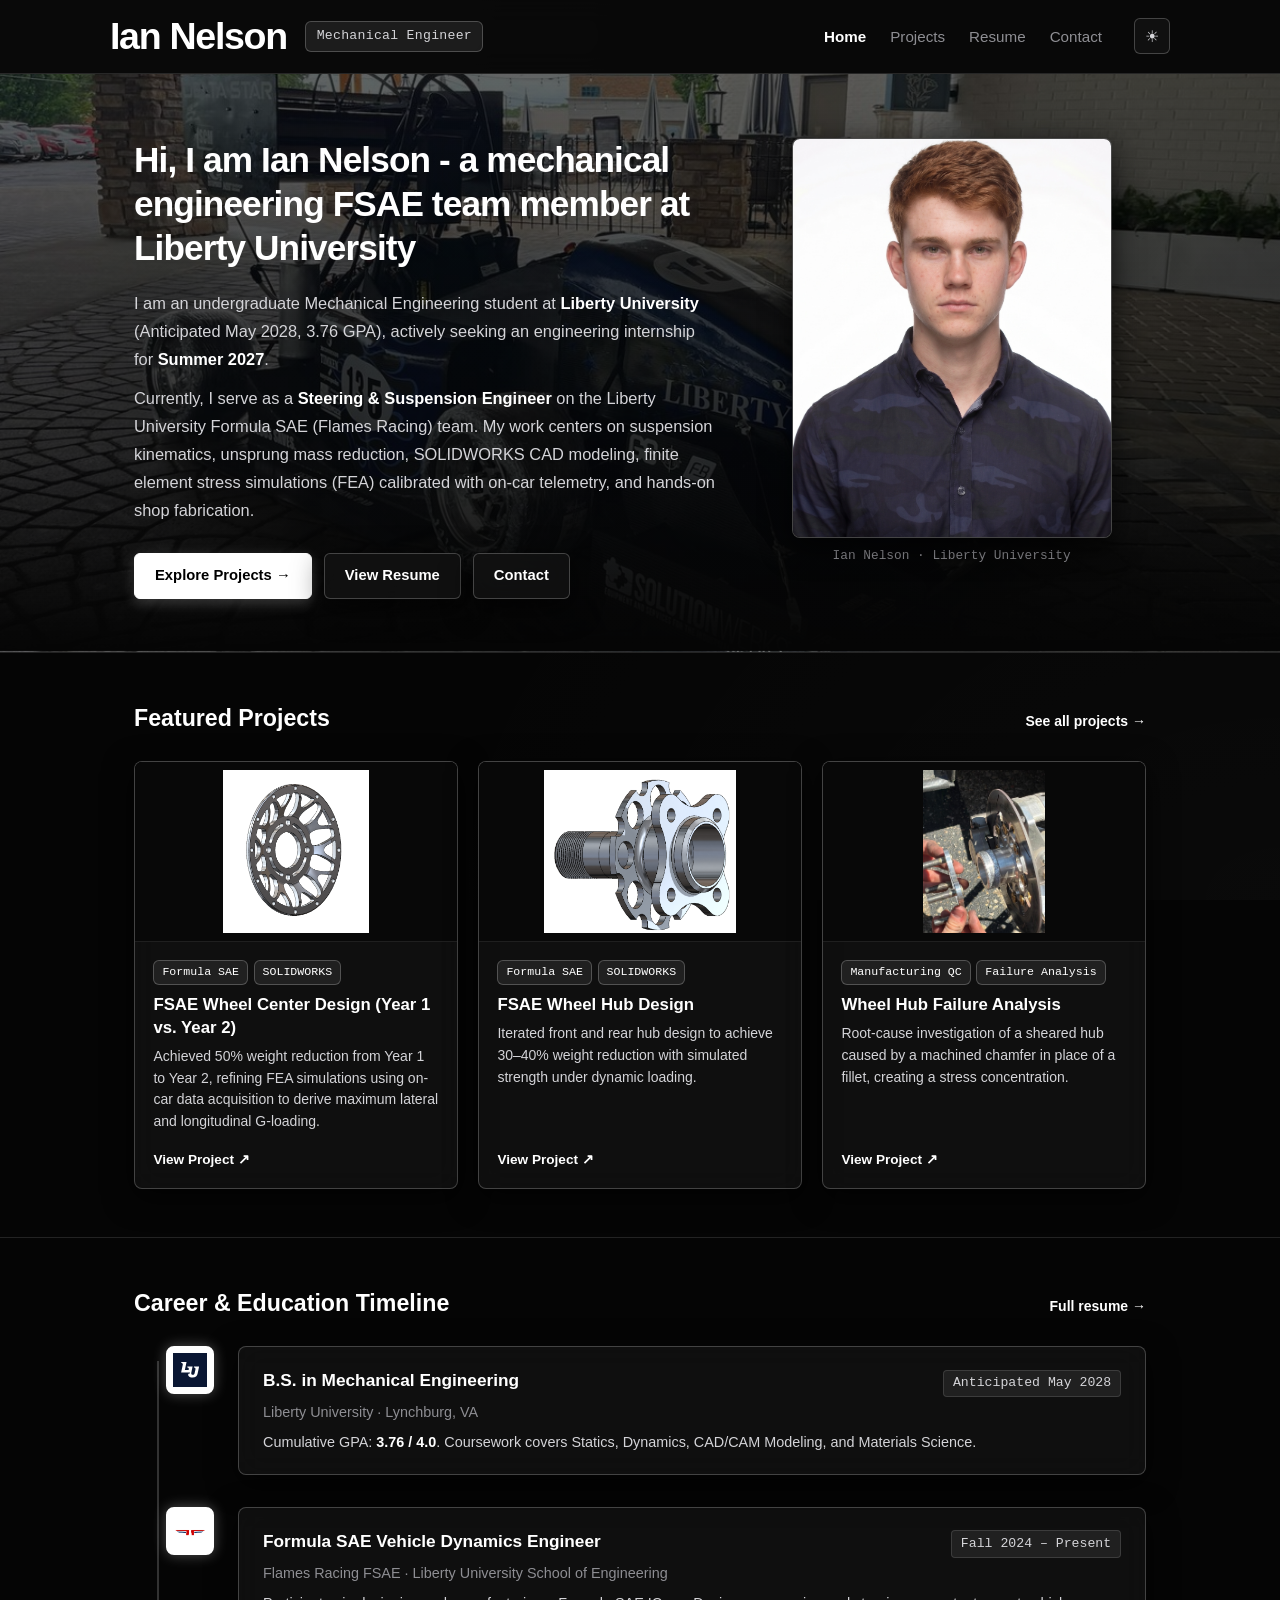
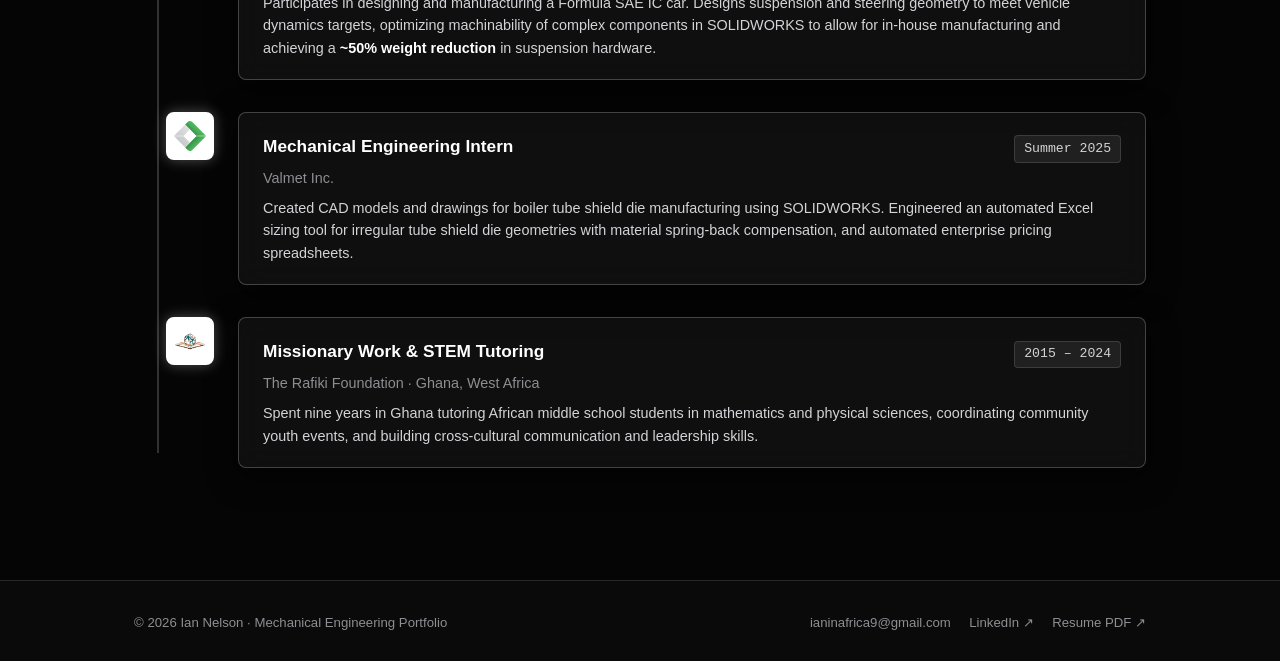
==== commit 9ef4dbf0: "Refine technical descriptions and project copy" ====
--- a/index.html
+++ b/index.html
@@ -49,7 +49,7 @@
               I am an undergraduate Mechanical Engineering student at <strong>Liberty University</strong> (Anticipated May 2028, 3.76 GPA), actively seeking an engineering internship for <strong>Summer 2027</strong>.
             </p>
             <p>
-              Currently, I serve as a <strong>Steering &amp; Suspension Engineer</strong> on the Liberty University Formula SAE (Flames Racing) team. My work centers on suspension kinematics, unsprung mass reduction, SolidWorks CAD modeling, Ansys finite element stress simulations (FEA) calibrated with on-car telemetry, and hands-on shop fabrication.
+              Currently, I serve as a <strong>Steering &amp; Suspension Engineer</strong> on the Liberty University Formula SAE (Flames Racing) team. My work centers on suspension kinematics, unsprung mass reduction, SOLIDWORKS CAD modeling, finite element stress simulations (FEA) calibrated with on-car telemetry, and hands-on shop fabrication.
             </p>
           </div>
 
@@ -95,7 +95,7 @@
                 <span class="tech-tag">SOLIDWORKS</span>
               </div>
               <h3 class="nomad-card-title">FSAE Wheel Center Design (Year 1 vs. Year 2)</h3>
-              <p class="nomad-card-desc">Achieved 50% weight reduction from Year 1 to Year 2, refining FEA simulations using on-car data acquisition (DAQ) to derive maximum lateral and longitudinal G-loading.</p>
+              <p class="nomad-card-desc">Achieved 50% weight reduction from Year 1 to Year 2, refining FEA simulations using on-car data acquisition to derive maximum lateral and longitudinal G-loading.</p>
               <span class="nomad-card-link">View Project &#8599;</span>
             </div>
           </a>
@@ -111,7 +111,7 @@
                 <span class="tech-tag">SOLIDWORKS</span>
               </div>
               <h3 class="nomad-card-title">FSAE Wheel Hub Design</h3>
-              <p class="nomad-card-desc">Iterated front and rear hub design to balance 30–40% weight reduction with simulated strength under dynamic loading.</p>
+              <p class="nomad-card-desc">Iterated front and rear hub design to achieve 30&ndash;40% weight reduction with simulated strength under dynamic loading.</p>
               <span class="nomad-card-link">View Project &#8599;</span>
             </div>
           </a>
@@ -127,7 +127,7 @@
                 <span class="tech-tag">Failure Analysis</span>
               </div>
               <h3 class="nomad-card-title">Wheel Hub Failure Analysis</h3>
-              <p class="nomad-card-desc">Root-cause investigation of a sheared hub caused by a machined chamfer in place of a fillet, creating a severe stress concentration.</p>
+              <p class="nomad-card-desc">Root-cause investigation of a sheared hub caused by a machined chamfer in place of a fillet, creating a stress concentration.</p>
               <span class="nomad-card-link">View Project &#8599;</span>
             </div>
           </a>
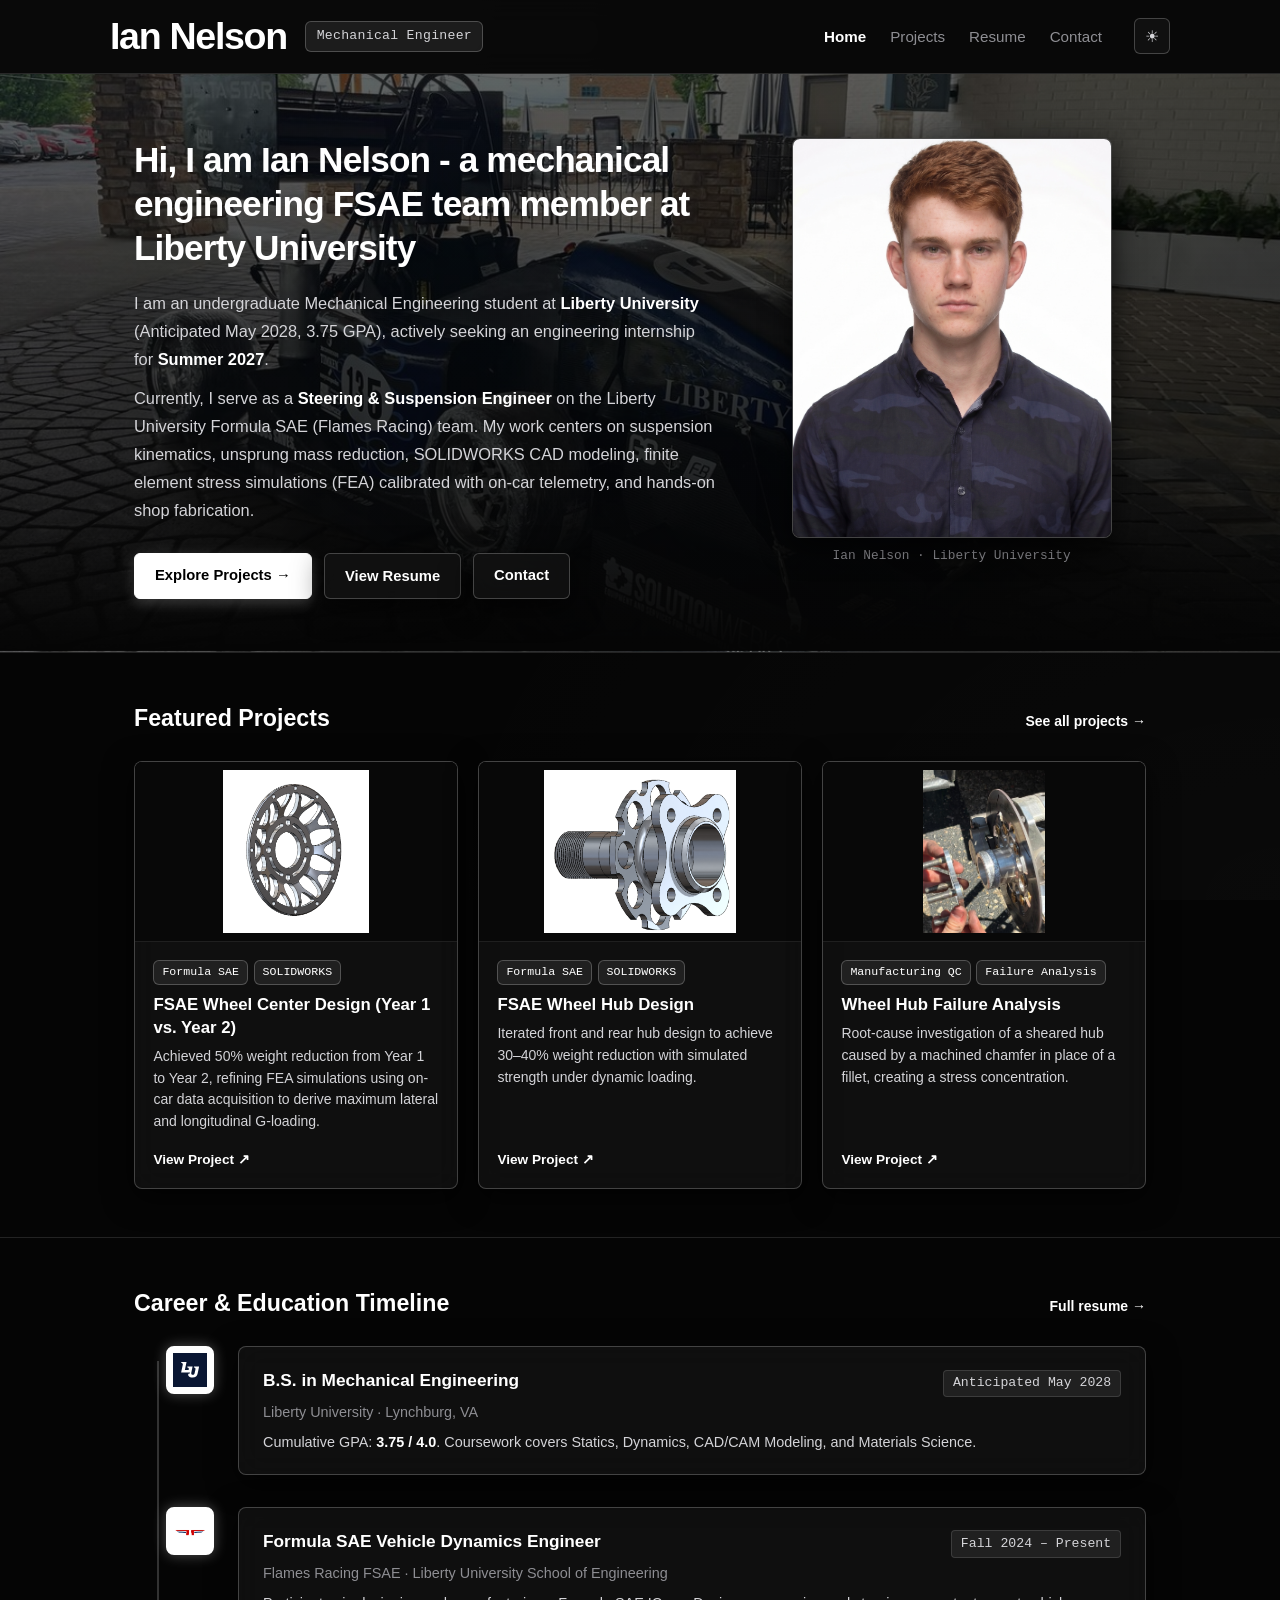
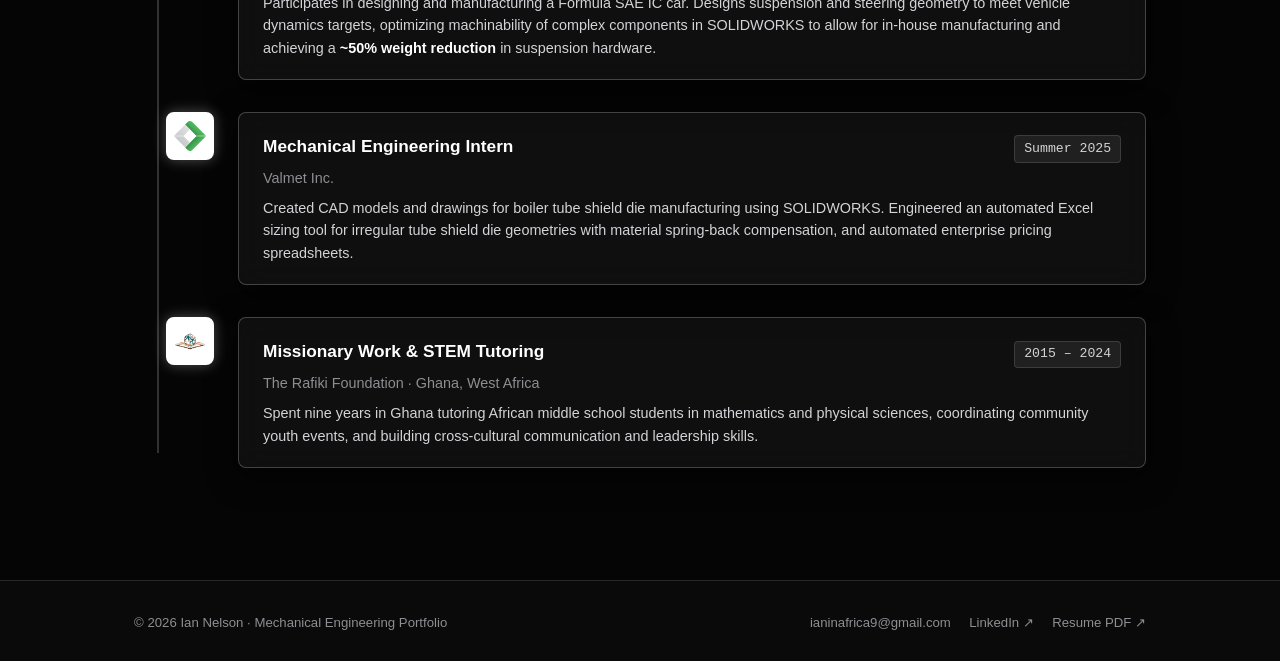
==== commit cea65364: "Update GPA to 3.75" ====
--- a/index.html
+++ b/index.html
@@ -46,7 +46,7 @@
           <!-- Bio Paragraphs -->
           <div class="home-bio">
             <p>
-              I am an undergraduate Mechanical Engineering student at <strong>Liberty University</strong> (Anticipated May 2028, 3.76 GPA), actively seeking an engineering internship for <strong>Summer 2027</strong>.
+              I am an undergraduate Mechanical Engineering student at <strong>Liberty University</strong> (Anticipated May 2028, 3.75 GPA), actively seeking an engineering internship for <strong>Summer 2027</strong>.
             </p>
             <p>
               Currently, I serve as a <strong>Steering &amp; Suspension Engineer</strong> on the Liberty University Formula SAE (Flames Racing) team. My work centers on suspension kinematics, unsprung mass reduction, SOLIDWORKS CAD modeling, finite element stress simulations (FEA) calibrated with on-car telemetry, and hands-on shop fabrication.
@@ -160,7 +160,7 @@
               </div>
               <div class="timeline-org">Liberty University &middot; Lynchburg, VA</div>
               <p class="timeline-desc">
-                Cumulative GPA: <strong>3.76 / 4.0</strong>. Coursework covers Statics, Dynamics, CAD/CAM Modeling, and Materials Science.
+                Cumulative GPA: <strong>3.75 / 4.0</strong>. Coursework covers Statics, Dynamics, CAD/CAM Modeling, and Materials Science.
               </p>
             </div>
           </div>
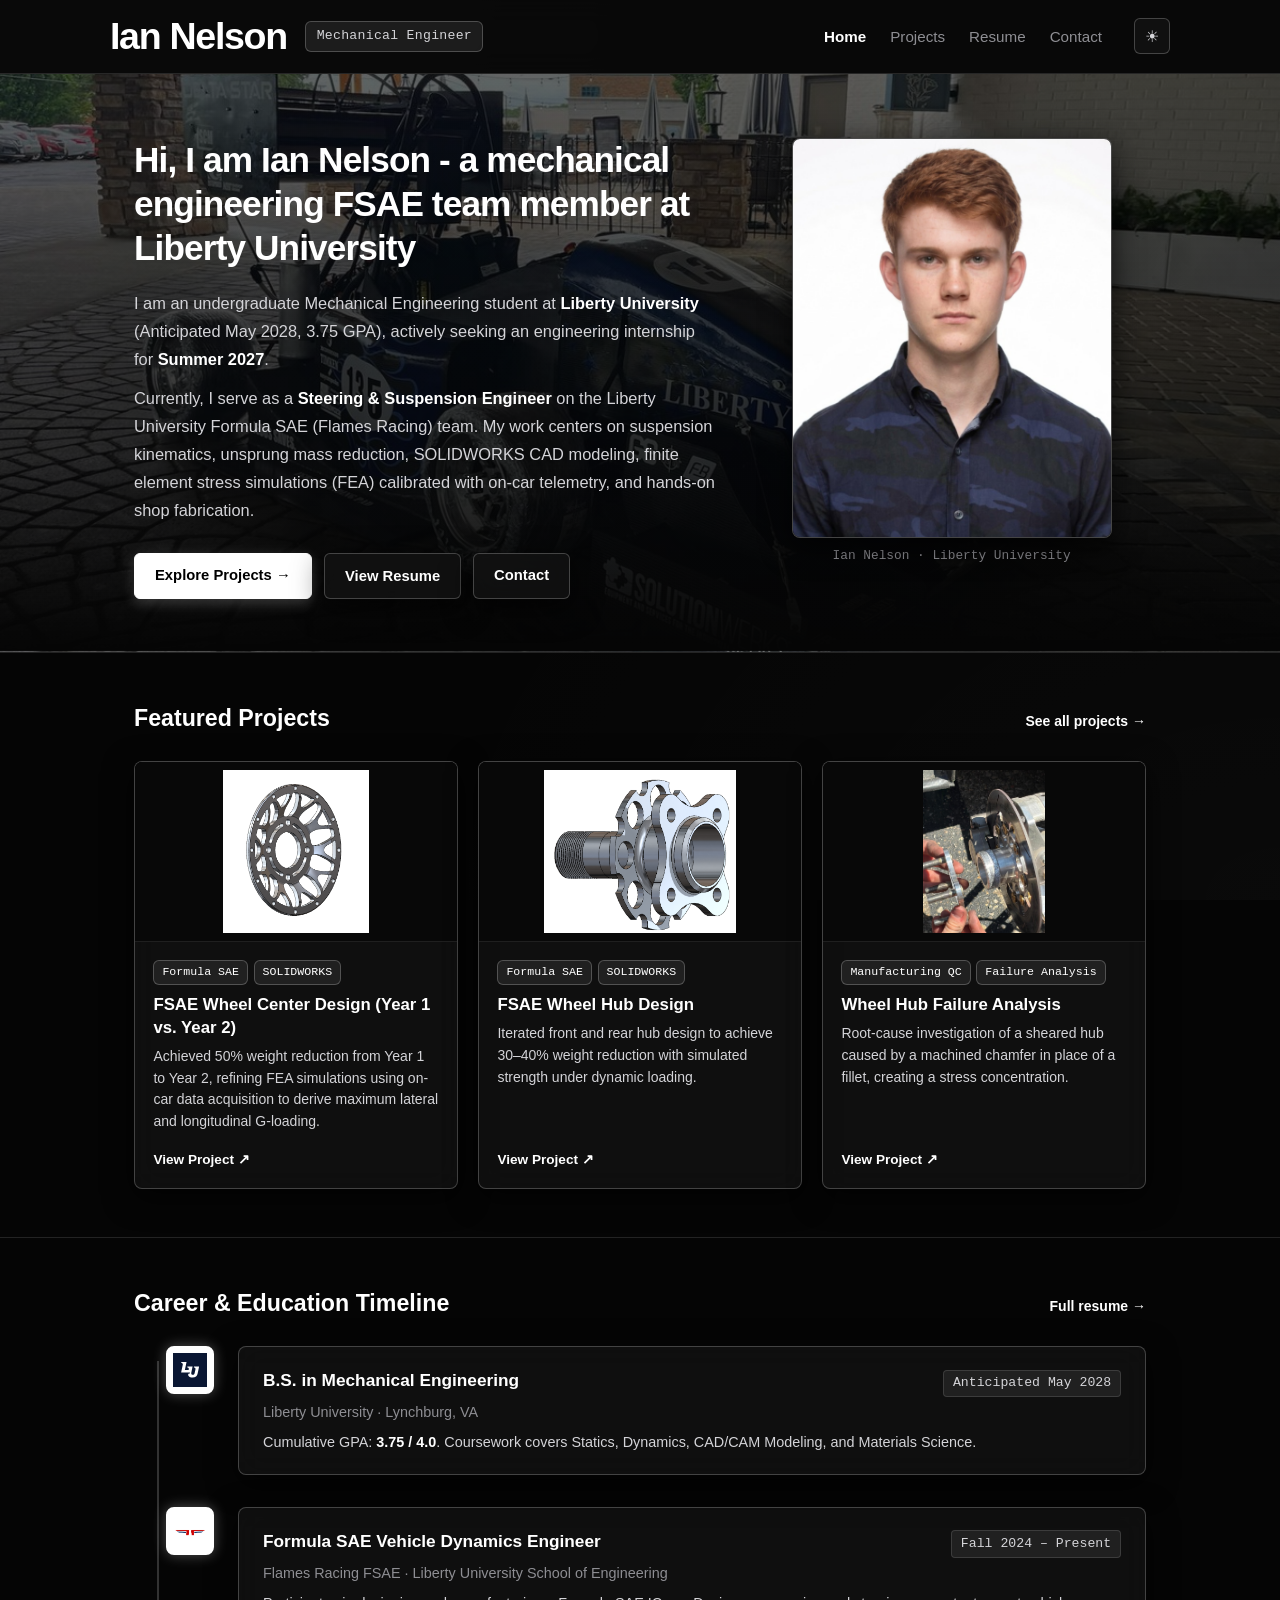
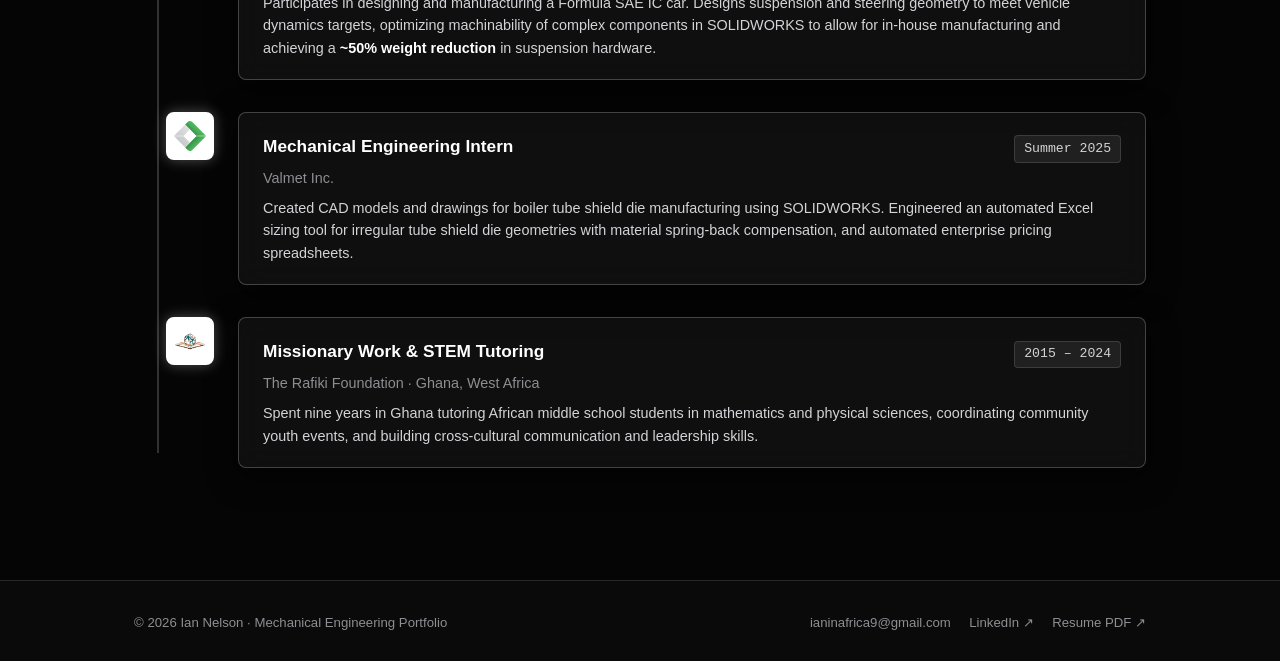
==== commit 56e07998: "Update profile photo" ====
--- a/index.html
+++ b/index.html
@@ -64,7 +64,7 @@
         <!-- Right: Portrait Photo (New LinkedIn Portrait) -->
         <div class="photo-wrapper">
           <div class="photo-card">
-            <img src="assets/images/ian_nelson.jpg" alt="Ian Nelson Portrait">
+            <img src="assets/images/headshot.png" alt="Ian Nelson Portrait">
           </div>
           <span class="photo-caption">Ian Nelson &middot; Liberty University</span>
         </div>
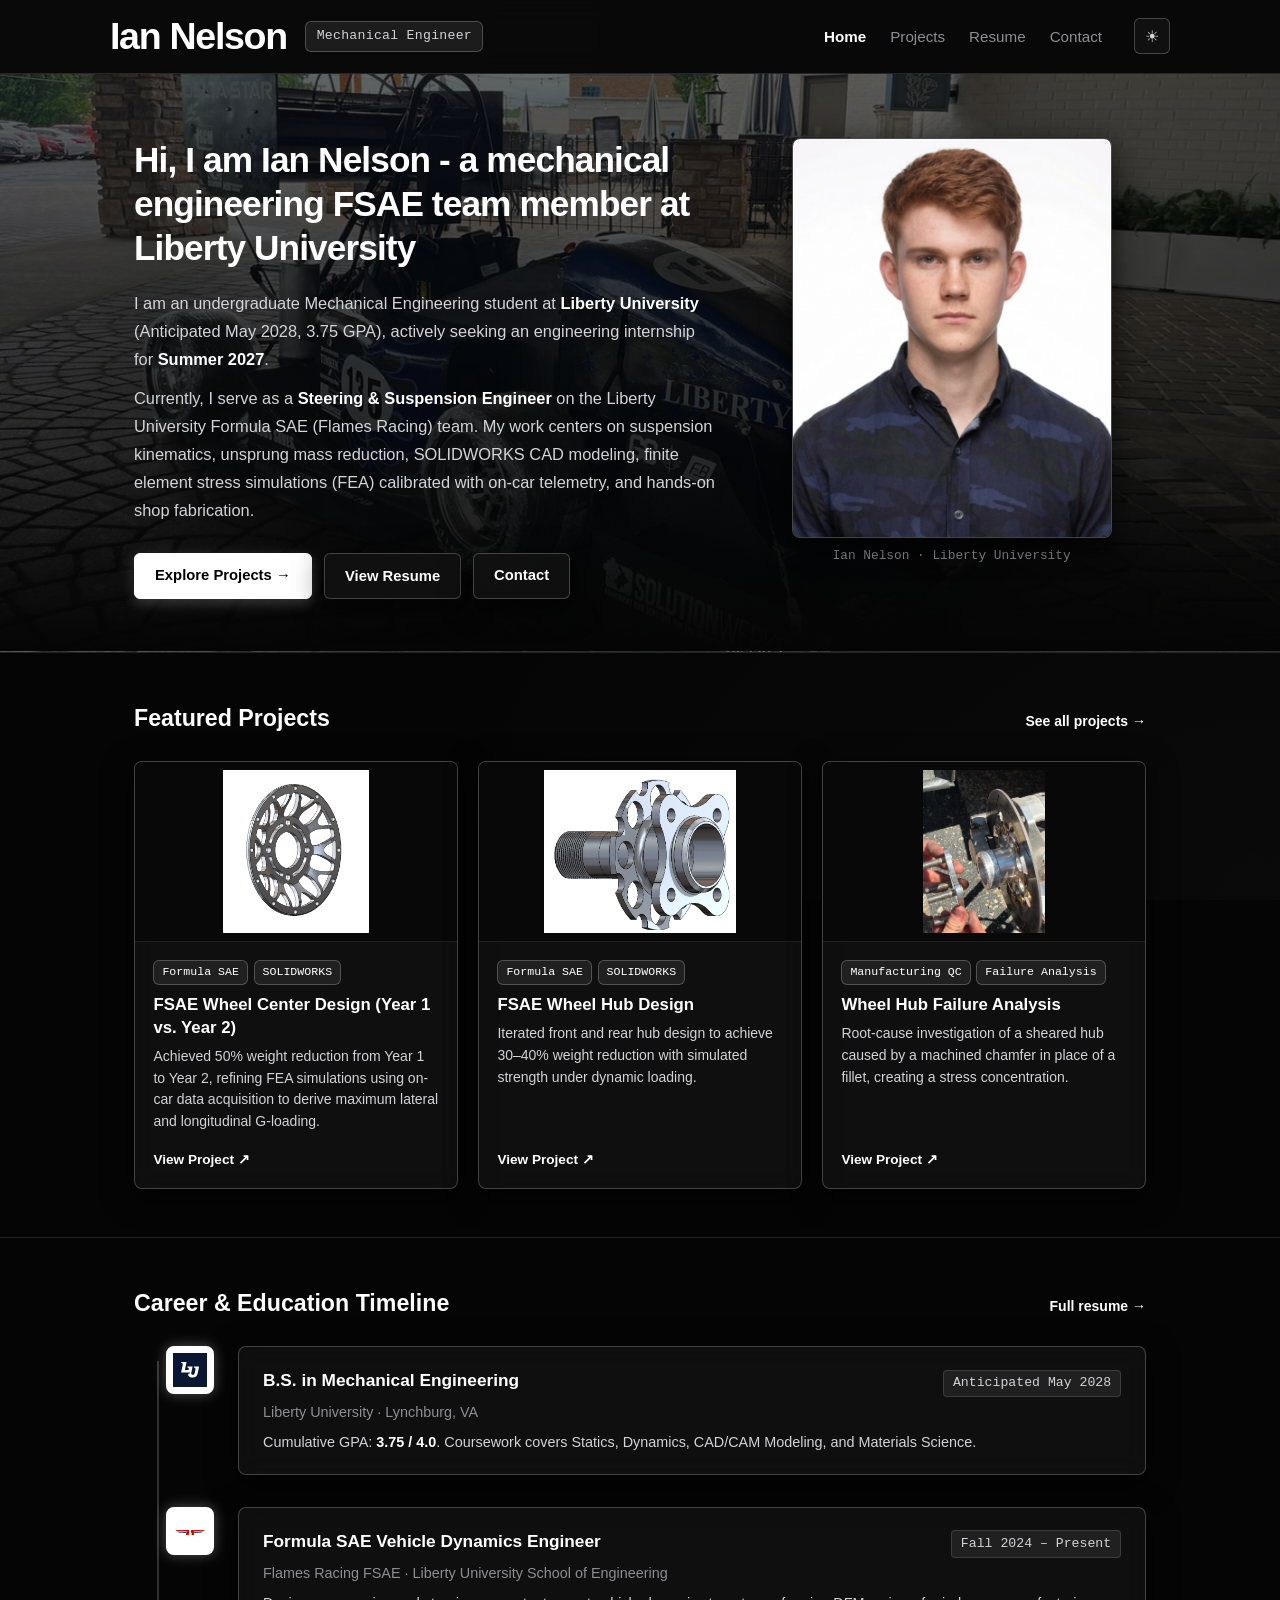
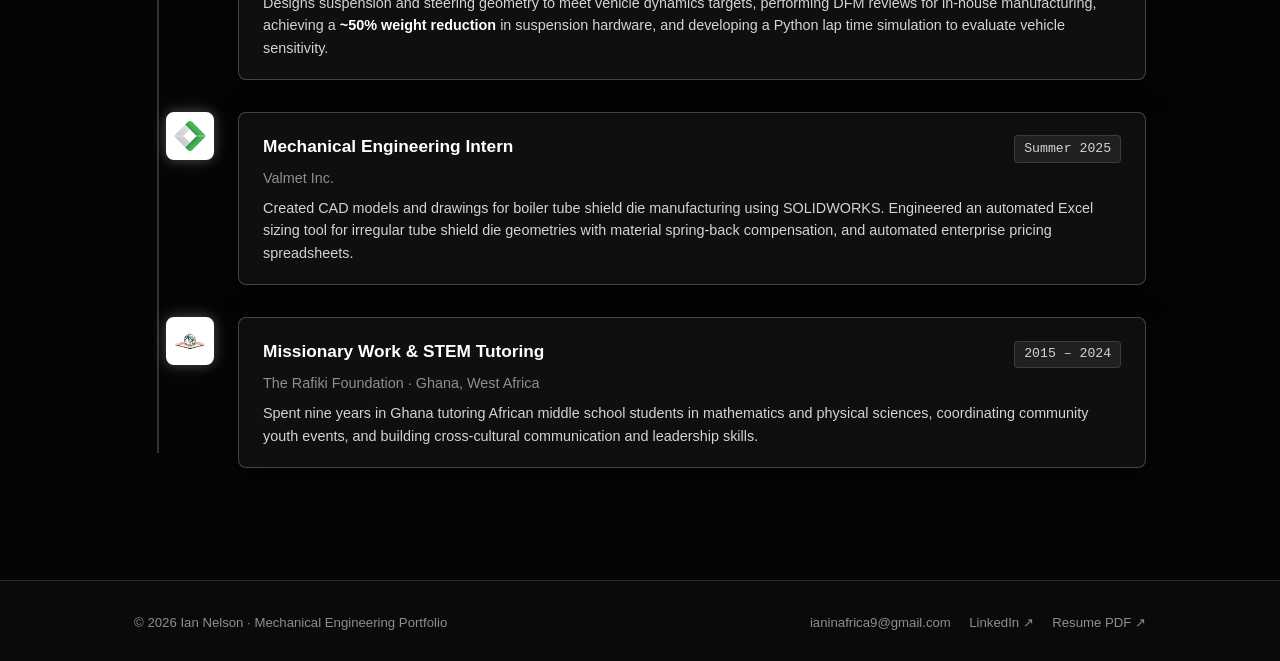
==== commit 4bbcd5b3: "Update resume" ====
--- a/index.html
+++ b/index.html
@@ -177,7 +177,7 @@
               </div>
               <div class="timeline-org">Flames Racing FSAE &middot; Liberty University School of Engineering</div>
               <p class="timeline-desc">
-                Participates in designing and manufacturing a Formula SAE IC car. Designs suspension and steering geometry to meet vehicle dynamics targets, optimizing machinability of complex components in SOLIDWORKS to allow for in-house manufacturing and achieving a <strong>~50% weight reduction</strong> in suspension hardware.
+                Designs suspension and steering geometry to meet vehicle dynamics targets, performing DFM reviews for in-house manufacturing, achieving a <strong>~50% weight reduction</strong> in suspension hardware, and developing a Python lap time simulation to evaluate vehicle sensitivity.
               </p>
             </div>
           </div>
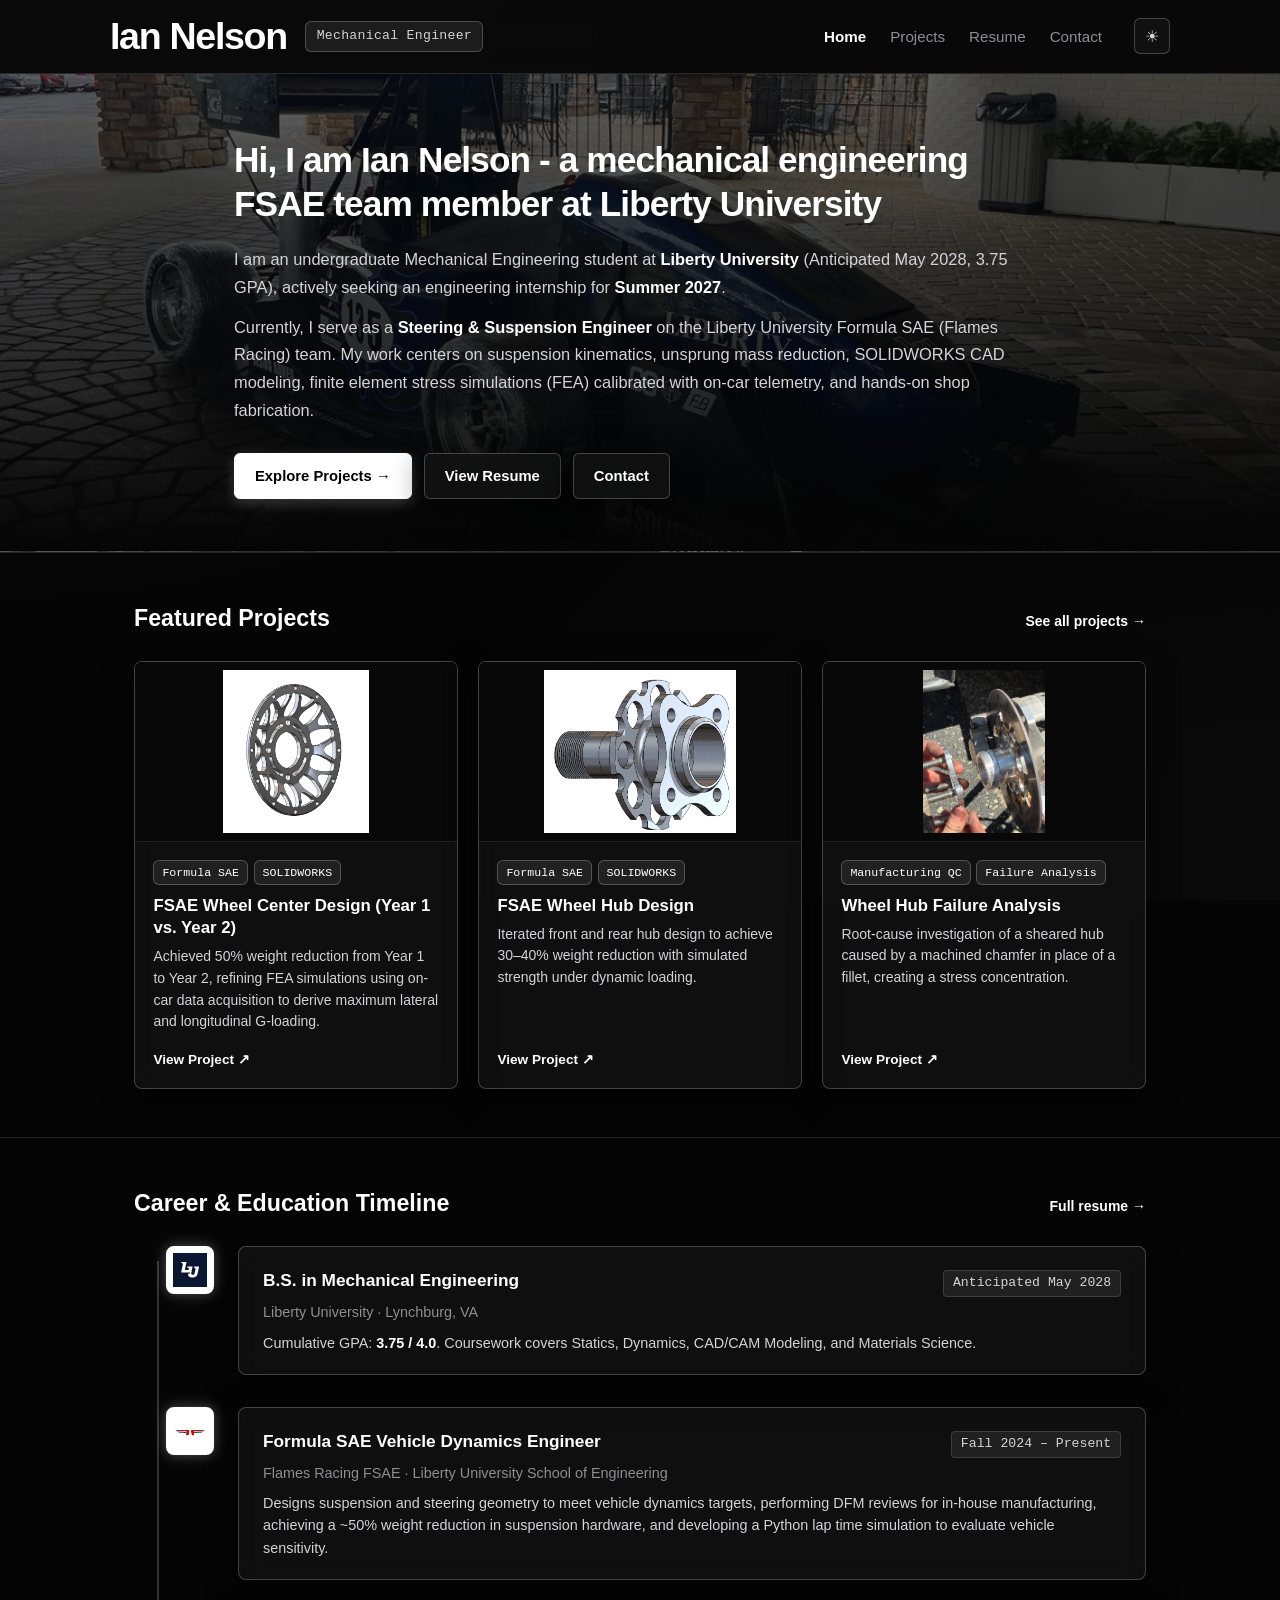
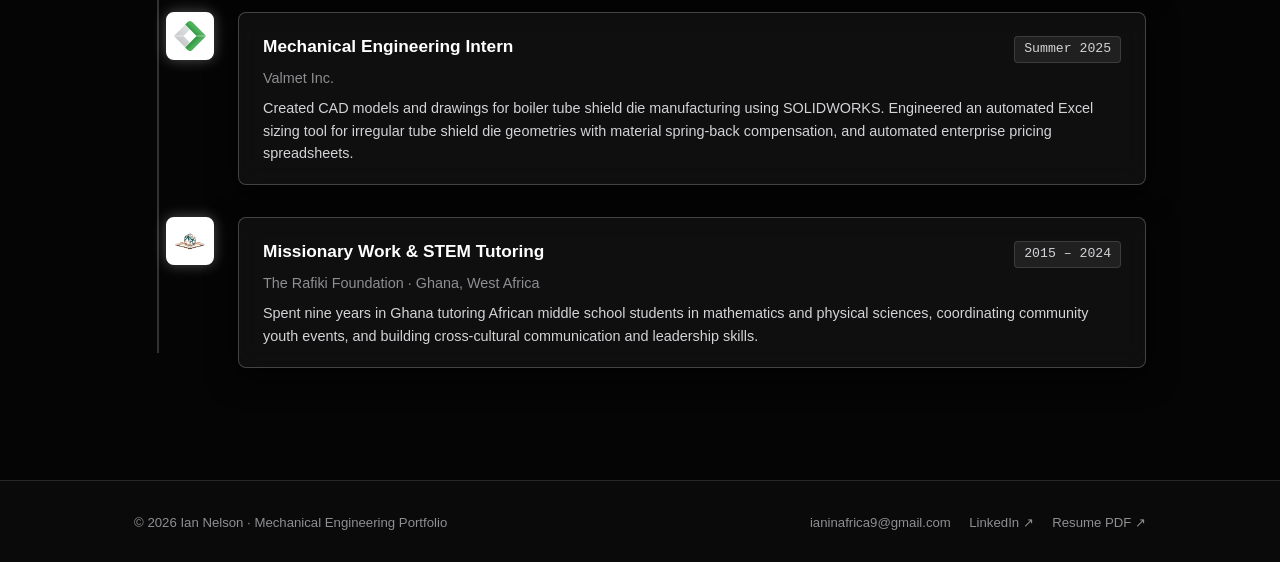
==== commit 5f923af2: "Refine hero layout, remove headshot, and polish contact links" ====
--- a/index.html
+++ b/index.html
@@ -38,7 +38,7 @@
     <section class="home-hero">
       <div class="container home-grid">
         
-        <!-- Left: Intro & Bio -->
+        <!-- Intro & Bio -->
         <div class="home-intro">
           <!-- Main Headline -->
           <h1>Hi, I am Ian Nelson - a mechanical engineering FSAE team member at Liberty University</h1>
@@ -61,14 +61,6 @@
           </div>
         </div>
 
-        <!-- Right: Portrait Photo (New LinkedIn Portrait) -->
-        <div class="photo-wrapper">
-          <div class="photo-card">
-            <img src="assets/images/headshot.png" alt="Ian Nelson Portrait">
-          </div>
-          <span class="photo-caption">Ian Nelson &middot; Liberty University</span>
-        </div>
-
       </div>
     </section>
 
@@ -177,7 +169,7 @@
               </div>
               <div class="timeline-org">Flames Racing FSAE &middot; Liberty University School of Engineering</div>
               <p class="timeline-desc">
-                Designs suspension and steering geometry to meet vehicle dynamics targets, performing DFM reviews for in-house manufacturing, achieving a <strong>~50% weight reduction</strong> in suspension hardware, and developing a Python lap time simulation to evaluate vehicle sensitivity.
+                Designs suspension and steering geometry to meet vehicle dynamics targets, performing DFM reviews for in-house manufacturing, achieving a ~50% weight reduction in suspension hardware, and developing a Python lap time simulation to evaluate vehicle sensitivity.
               </p>
             </div>
           </div>
--- a/style.css
+++ b/style.css
@@ -263,10 +263,7 @@
 }
 
 .home-grid {
-  display: grid;
-  grid-template-columns: 1.2fr 0.8fr;
-  gap: 2.5rem;
-  align-items: start;
+  max-width: 860px;
   position: relative;
   z-index: 2;
 }
@@ -360,53 +357,6 @@
   color: var(--text-primary);
   transform: translateY(-1px);
   text-decoration: none;
-}
-
-/* Photo Placeholder */
-.photo-wrapper {
-  display: flex;
-  flex-direction: column;
-  align-items: center;
-}
-
-.photo-card {
-  width: 100%;
-  max-width: 320px;
-  aspect-ratio: 1 / 1.25;
-  background: var(--bg-surface);
-  backdrop-filter: var(--glass-blur);
-  border: 1px solid var(--border-card);
-  border-radius: var(--radius-md);
-  display: flex;
-  flex-direction: column;
-  align-items: center;
-  justify-content: center;
-  text-align: center;
-  color: var(--text-muted);
-  overflow: hidden;
-  position: relative;
-  box-shadow: var(--shadow-glass);
-  transition: all 0.25s ease;
-}
-
-.photo-card:hover {
-  border-color: var(--border-glow);
-  box-shadow: var(--shadow-glow);
-}
-
-.photo-card img {
-  width: 100%;
-  height: 100%;
-  object-fit: cover;
-  object-position: center 15%;
-  display: block;
-}
-
-.photo-caption {
-  font-size: 0.8rem;
-  color: var(--text-muted);
-  margin-top: 0.5rem;
-  font-family: var(--font-mono);
 }
 
 /* ==========================================================================
@@ -1218,15 +1168,6 @@
 }
 
 @media (max-width: 768px) {
-  .home-grid {
-    grid-template-columns: 1fr;
-  }
-
-  .photo-wrapper {
-    max-width: 280px;
-    margin: 0 auto;
-  }
-
   .vertical-timeline {
     padding-left: 0;
   }
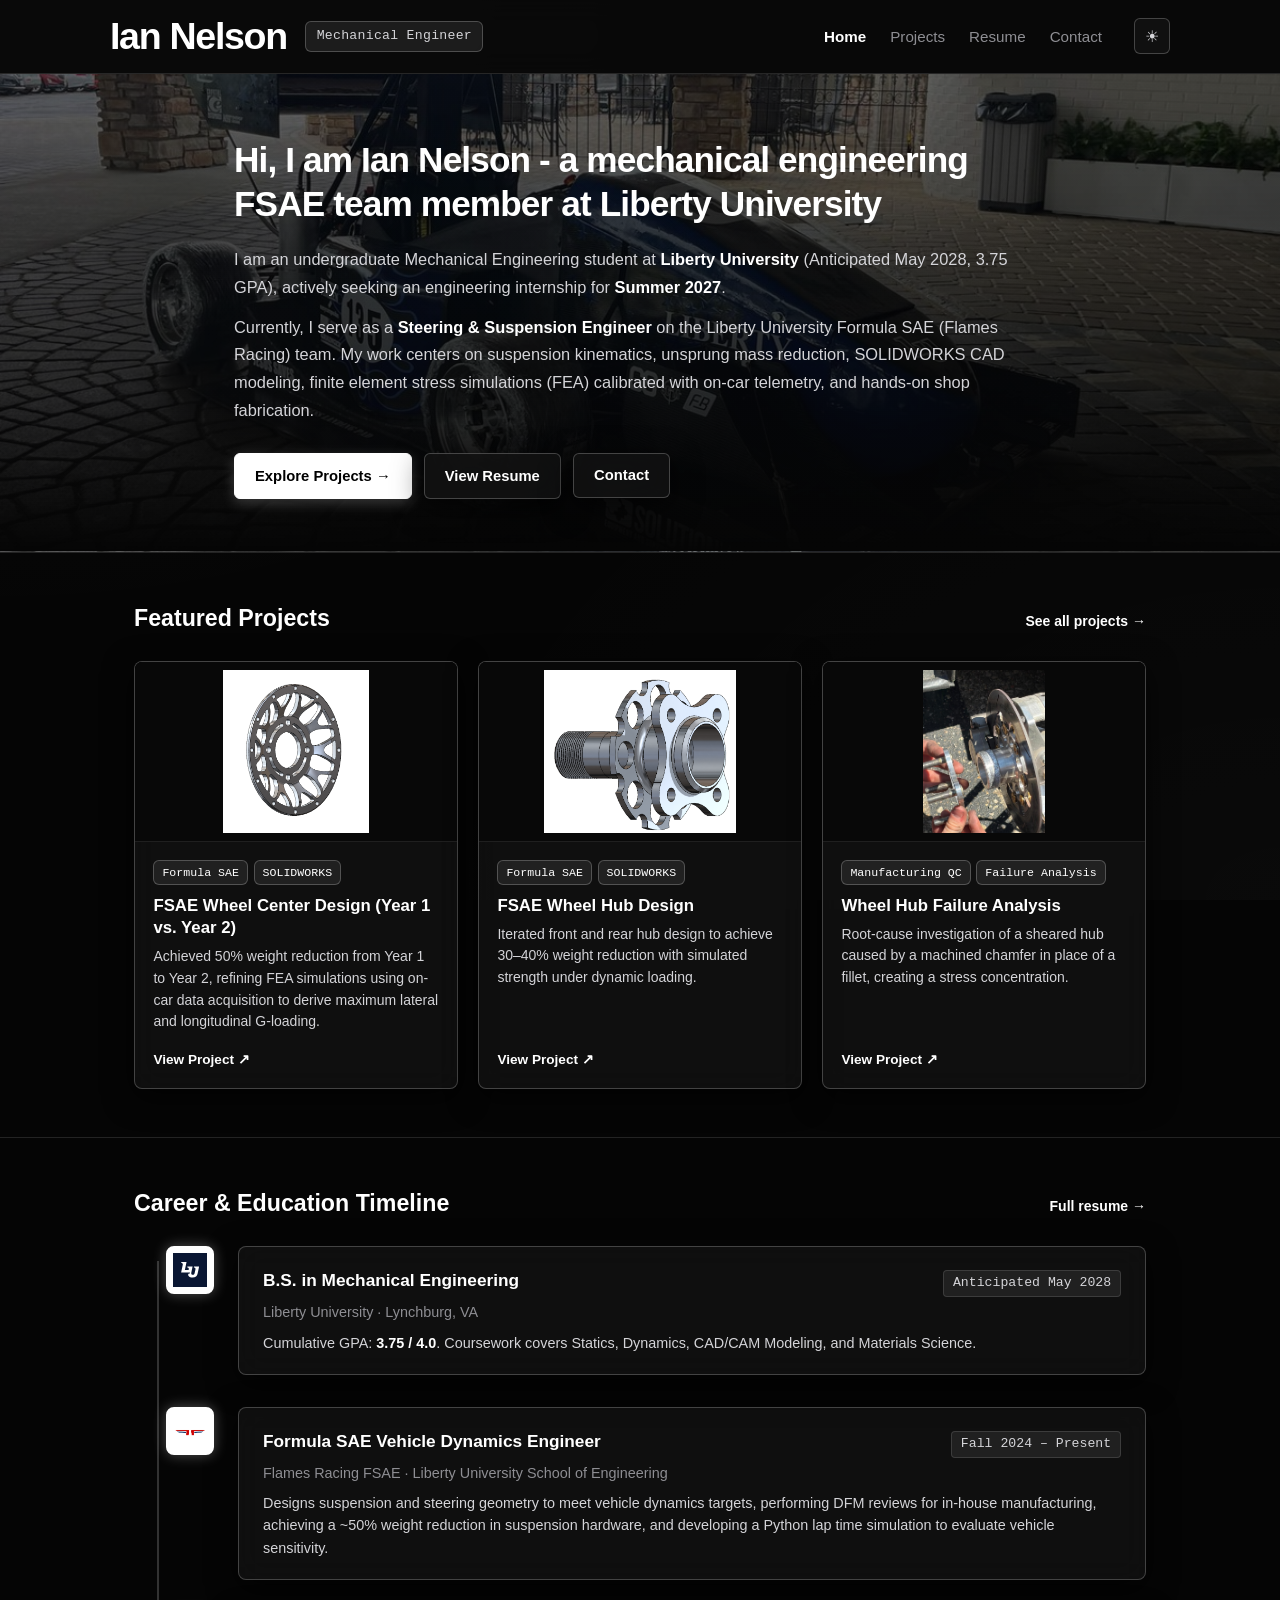
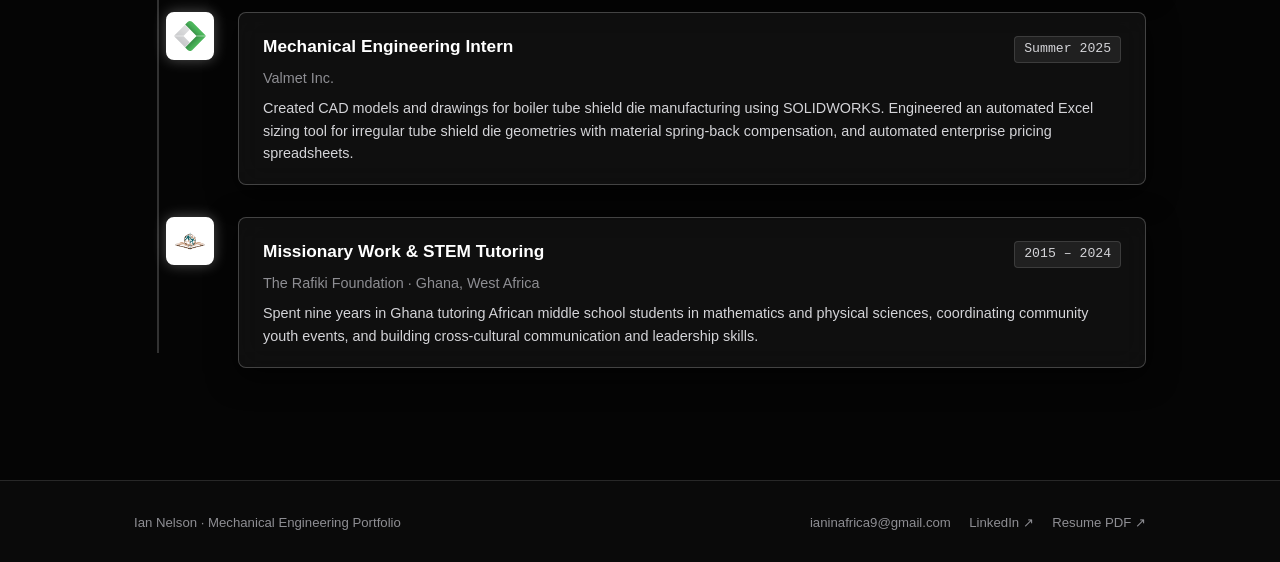
==== commit 4be15613: "Remove copyright symbol from footer" ====
--- a/index.html
+++ b/index.html
@@ -229,7 +229,7 @@
        ====================================================================== -->
   <footer class="site-footer">
     <div class="container footer-inner">
-      <div>&copy; 2026 Ian Nelson &middot; Mechanical Engineering Portfolio</div>
+      <div>Ian Nelson &middot; Mechanical Engineering Portfolio</div>
       <div class="footer-nav">
         <a href="mailto:ianinafrica9@gmail.com">ianinafrica9@gmail.com</a>
         <a href="https://www.linkedin.com/in/ian-nelson-95b767352" target="_blank">LinkedIn &#8599;</a>
